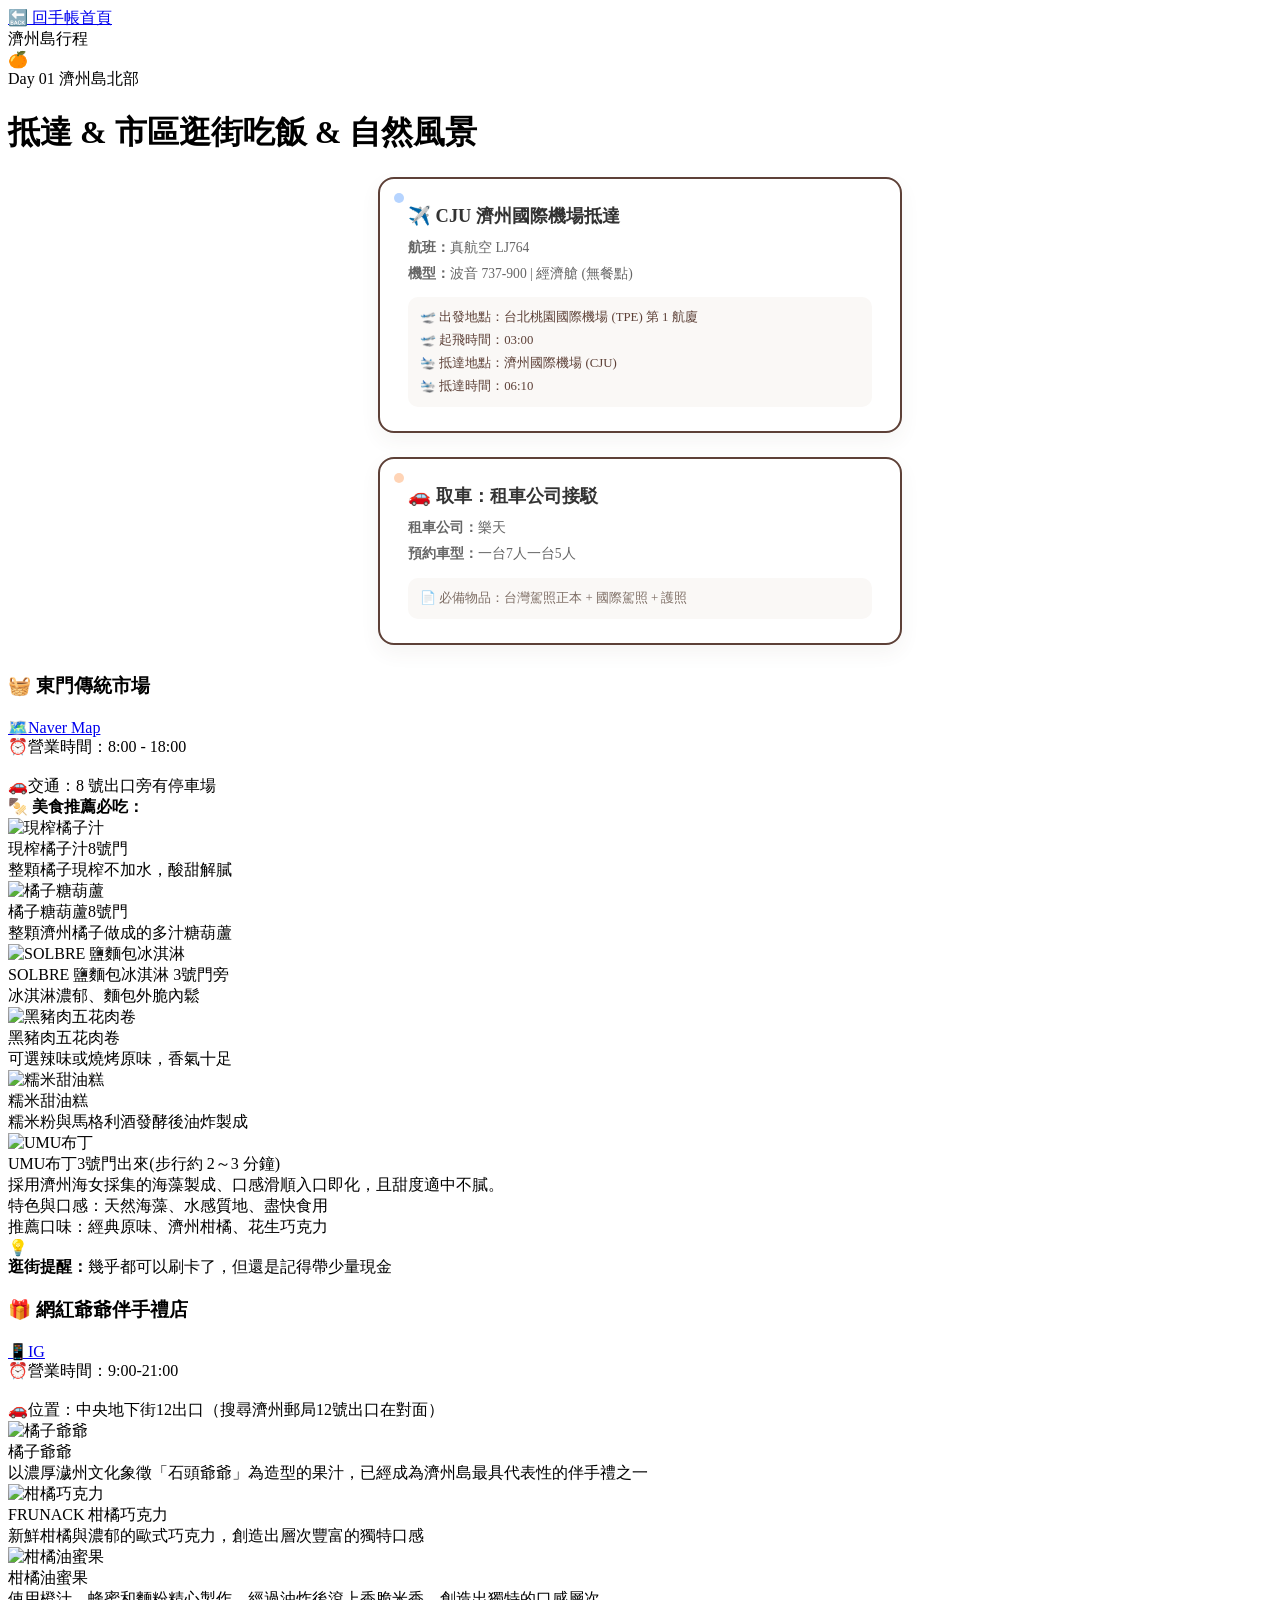
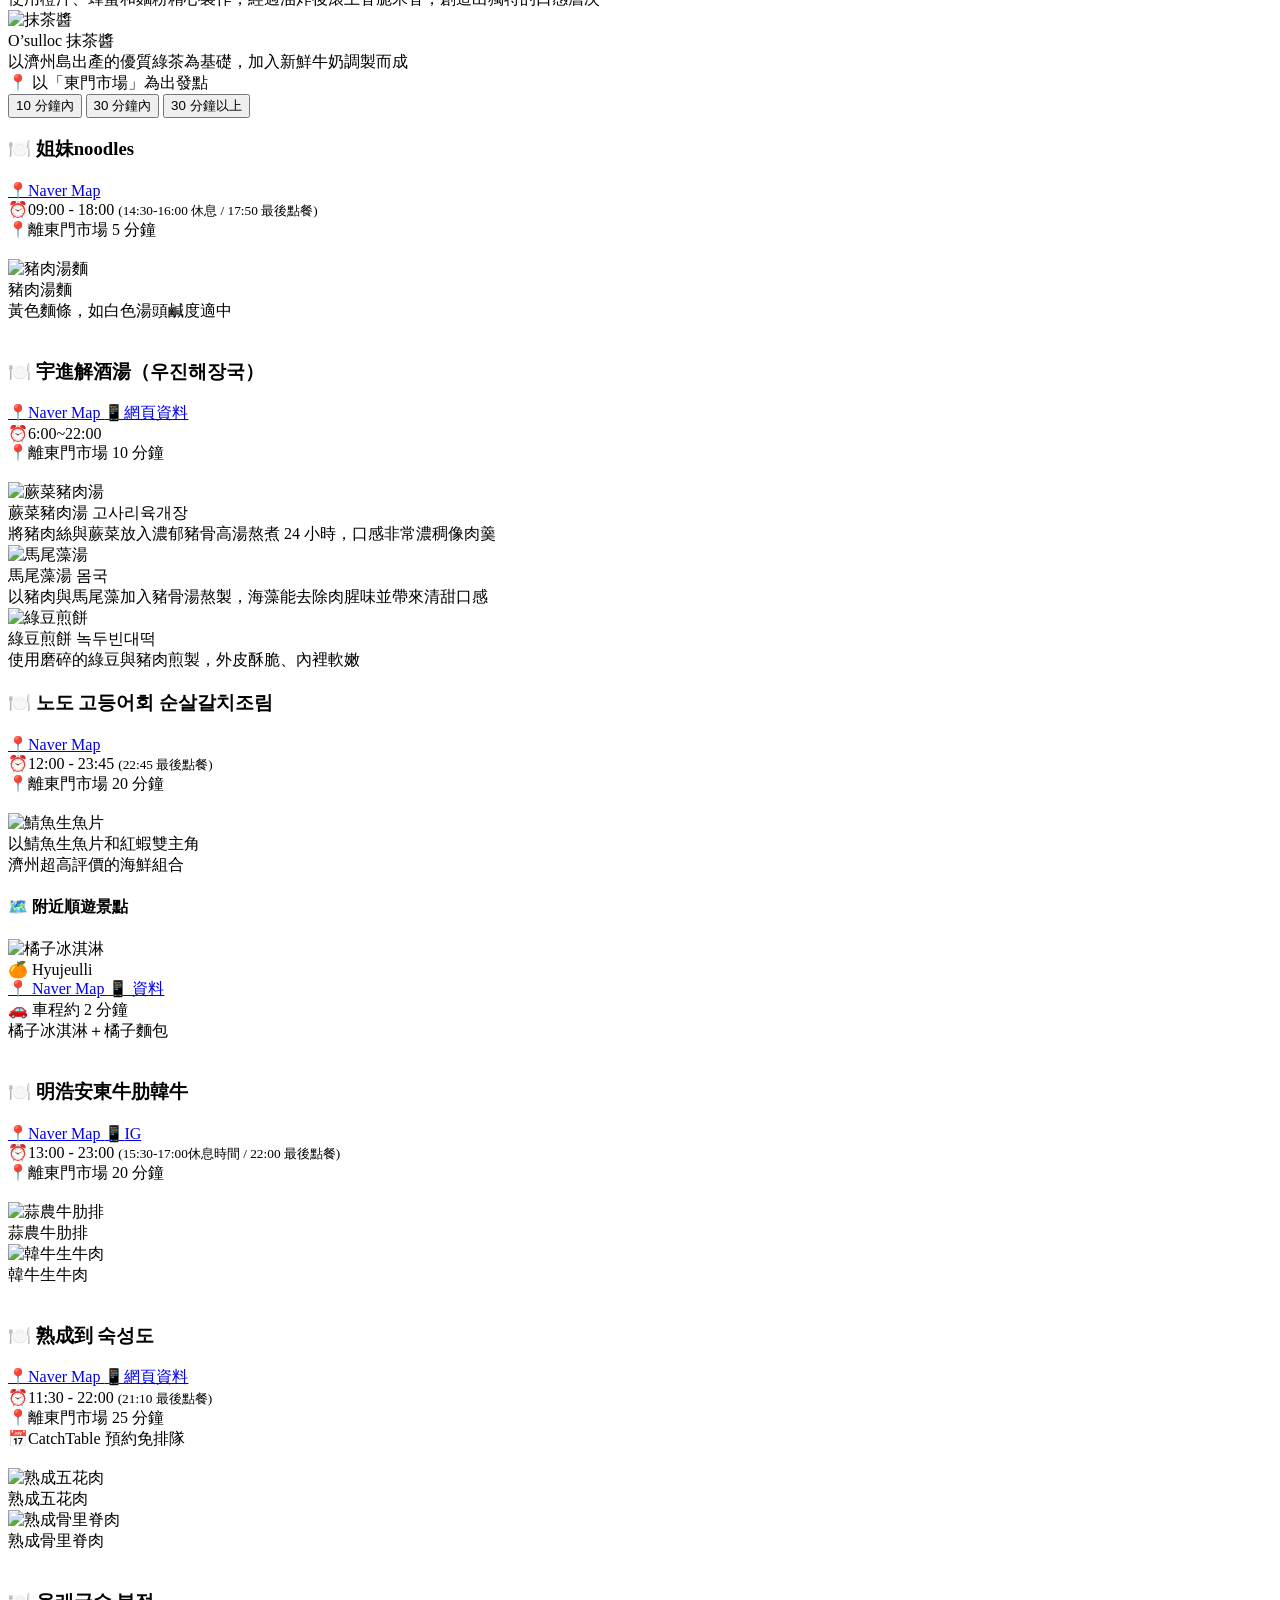
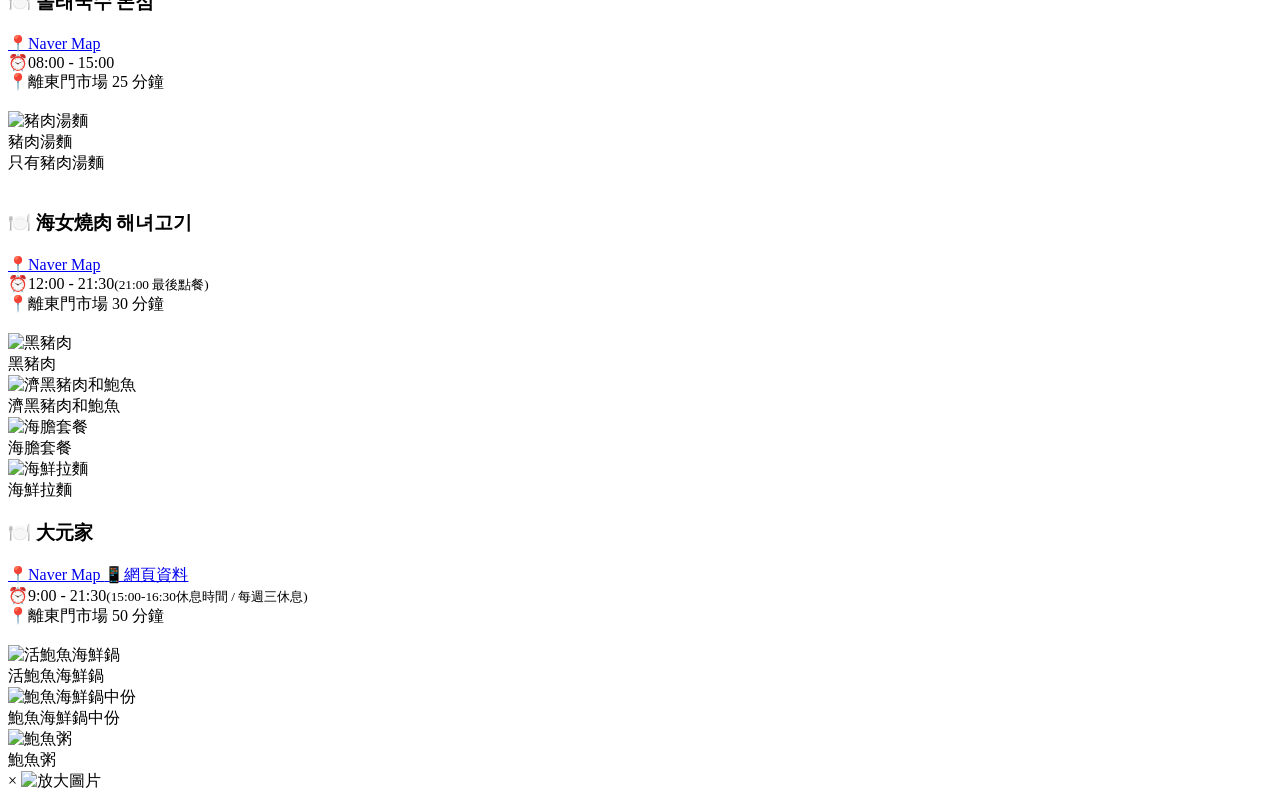
==== Day1.html @ 721bbe78 "Add files via upload" ====
<!DOCTYPE html>
<html lang="zh-TW">
<head>
    <meta charset="UTF-8">
    <meta name="viewport" content="width=device-width, initial-scale=1.0">
    <title>Jeju Day 1 - 抵達 & 漫遊濟州市</title>
    <link rel="stylesheet" href="CSS/Day.css">
    <link rel="stylesheet" href="CSS/index.css">
    <script src="JS/Day1.js" defer></script>
</head>
<body>

<div class="scrapbook-container detail-page">
    
    <a href="index.html" class="back-home-btn">🔙 回手帳首頁</a>

    <div class="trip-content active">
        <div class="washi-tape">濟州島行程</div>
        <div class="illustration deco-1">🍊</div>

        <div class="day-header">
            <span class="day-badge">Day 01 濟州島北部</span>
            <h1>抵達 & 市區逛街吃飯 & 自然風景</h1>
        </div>

       <!-- 航班資訊 -->
		<div class="timeline-block" style="margin-bottom: 24px;">
		    <div class="detail-card" style="padding: 24px 20px; background: #fff; border-radius: 16px; box-shadow: 0 8px 20px rgba(93,64,55,0.06); position: relative; border: 2.5px solid #5d4037; max-width: 480px; margin: 0 auto;">
		        <div class="sticker-dot" style="background: var(--accent-blue, #b6d4ff); width: 10px; height: 10px; border-radius: 50%; position: absolute; top: 14px; left: 14px;"></div>
		        
		        <div style="padding: 0 8px;">
		            <h3 class="item-title" style="margin: 0 0 10px 0; font-size: 1.15rem; font-weight: bold; color: #333; display: flex; align-items: center; gap: 6px;">✈️ CJU 濟州國際機場抵達</h3>
		            
		            <p class="item-desc" style="font-size: 0.85rem; color: #666; margin: 6px 0; line-height: 1.5;">
		                <strong>航班：</strong>真航空 LJ764
		            </p>
		            <p class="item-desc" style="font-size: 0.85rem; color: #666; margin: 6px 0; line-height: 1.5;">
		                <strong>機型：</strong>波音 737-900 | 經濟艙 (無餐點)
		            </p>
		            
		            <div class="flight-details" style="margin-top: 12px; font-size: 0.8rem; color: #5d4037; background: #faf8f6; padding: 12px; border-radius: 10px; display: flex; flex-direction: column; gap: 6px;">
		                <span>🛫 出發地點：台北桃園國際機場 (TPE) 第 1 航廈</span>
		                <span>🛫 起飛時間：03:00</span>
		                <span>🛬 抵達地點：濟州國際機場 (CJU)</span>
		                <span>🛬 抵達時間：06:10</span>
		            </div>
		        </div>
		    </div>
		</div>
		
		<!-- 租車領取與接駁資訊 -->
		<div class="timeline-block" style="margin-bottom: 28px;">
		    <div class="detail-card" style="padding: 24px 20px; background: #fff; border-radius: 16px; box-shadow: 0 8px 20px rgba(93,64,55,0.06); position: relative; border: 2.5px solid #5d4037; max-width: 480px; margin: 0 auto;">
		        <div class="sticker-dot" style="background: var(--accent-orange, #ffd4b6); width: 10px; height: 10px; border-radius: 50%; position: absolute; top: 14px; left: 14px;"></div>
		        
		        <div style="padding: 0 8px;">
		            <h3 class="item-title" style="margin: 0 0 10px 0; font-size: 1.15rem; font-weight: bold; color: #333; display: flex; align-items: center; gap: 6px;">🚗 取車：租車公司接駁</h3>
		            
		            <p class="item-desc" style="font-size: 0.85rem; color: #666; margin: 6px 0; line-height: 1.5;">
		                <strong>租車公司：</strong>樂天
		            </p>
		            <p class="item-desc" style="font-size: 0.85rem; color: #666; margin: 6px 0; line-height: 1.5;">
		                <strong>預約車型：</strong>一台7人一台5人
		            </p>
		            
		            <div class="transport-info" style="margin-top: 14px; font-size: 0.8rem; color: #7e6e65; background: #faf8f6; padding: 12px; border-radius: 10px; display: flex; flex-direction: column; gap: 6px;">
		                <span>📄 必備物品：台灣駕照正本 + 國際駕照 + 護照 </span>
		            </div>
		        </div>
		    </div>
		</div>
        
        
		<!-- 東門市場 -->
		<div class="timeline-block">
		    <div class="detail-card">
		        <div class="sticker-dot"></div>
		        
		        <div class="card-header">
		            <h3 class="item-title">🧺 東門傳統市場</h3>
		            <a href="https://naver.me/Gald0M2Q target="_blank" class="map-btn">
		                <span class="icon">🗺️</span>Naver Map
		            </a>
		        </div>
		
		        <div class="tags-wrapper">
		            <div class="spot-tag highlight">
				        <span>⏰</span><span>營業時間：8:00 - 18:00</span>
				    </div>
				    <br>
				    <div class="spot-tag highlight">
				        <span>🚗</span><span>交通：8 號出口旁有停車場</span>
				    </div>
		        </div>
		        <!-- 美食推薦區塊 -->
				<div class="food-section">
				    <div class="food-title">
				        <span class="icon">🍢</span>
				        <strong>美食推薦必吃：</strong>
				    </div>
				
				    <!-- 美食卡片列表 -->
				    <div class="food-grid">
				        <!-- 項目 1 -->
				        <div class="food-item">
				            <img src="img/東門市場/橘子汁.jfif" alt="現榨橘子汁" class="food-img" />
				            <div class="food-text">
				                <div class="food-name">現榨橘子汁<span class="tag-location">8號門</span></div>
				                <div class="food-desc">整顆橘子現榨不加水，酸甜解膩</div>
				            </div>
				        </div>
				
				        <!-- 項目 2 -->
				        <div class="food-item">
				            <img src="img/東門市場/橘子糖葫蘆.jfif" alt="橘子糖葫蘆" class="food-img" />
				            <div class="food-text">
				                <div class="food-name">橘子糖葫蘆<span class="tag-location">8號門</span></div>
				                <div class="food-desc">整顆濟州橘子做成的多汁糖葫蘆</div>
				            </div>
				        </div>
				
				        <!-- 項目 3 -->
				        <div class="food-item">
				            <img src="img/東門市場/鹽麵包冰淇淋.jpg" alt="SOLBRE 鹽麵包冰淇淋" class="food-img" />
				            <div class="food-text">
				                <div class="food-name">SOLBRE 鹽麵包冰淇淋 <span class="tag-location">3號門旁</span></div>
				                <div class="food-desc">冰淇淋濃郁、麵包外脆內鬆</div>
				            </div>
				        </div>
				
				        <!-- 項目 4 -->
				        <div class="food-item">
				            <img src="img/東門市場/黑豬肉五花肉卷.jpg" alt="黑豬肉五花肉卷" class="food-img" />
				            <div class="food-text">
				                <div class="food-name">黑豬肉五花肉卷</div>
				                <div class="food-desc">可選辣味或燒烤原味，香氣十足</div>
				            </div>
				        </div>
				
				        <!-- 項目 5 -->
				        <div class="food-item">
				            <img src="img/東門市場/糯米甜油糕.jpg" alt="糯米甜油糕" class="food-img" />
				            <div class="food-text">
				                <div class="food-name">糯米甜油糕</div>
				                <div class="food-desc">糯米粉與馬格利酒發酵後油炸製成</div>
				            </div>
				        </div>
						
						<!-- 項目 6 -->
				        <div class="food-item">
				            <img src="img/東門市場/布丁.jpg" alt="UMU布丁" class="food-img" />
				            <div class="food-text">
				                <div class="food-name">UMU布丁<span class="tag-location">3號門出來(步行約 2～3 分鐘)</span></div>
				                <div class="food-desc">採用濟州海女採集的海藻製成、口感滑順入口即化，且甜度適中不膩。</div>
				                <div class="food-desc">特色與口感：天然海藻、水感質地、盡快食用</div>
				                <div class="food-desc">推薦口味：經典原味、濟州柑橘、花生巧克力</div>
				            </div>
						</div>
					</div>
						
				</div>
				
				<!-- 逛街提醒 -->
				<div class="tips-section">
				    <div class="spot-tips">
				        <span class="icon">💡</span>
				        <div><strong>逛街提醒：</strong>幾乎都可以刷卡了，但還是記得帶少量現金</div>
				    </div>
				</div>
		    </div>
		</div>
		
		<!-- 網紅爺爺伴手禮店 -->
		<div class="timeline-block">
			<div class="detail-card">
				<div class="card-header">
					<h3 class="item-title">🎁 網紅爺爺伴手禮店</h3>
					<a href="https://www.instagram.com/reels/DZ6nMVdPsdW/" target="_blank" class="map-btn">
						<span class="icon">📱</span>IG
					</a>
				</div>

				<div class="tags-wrapper">
					<div class="spot-tag highlight">
						<span>⏰</span><span>營業時間：9:00-21:00</span>
					</div>
					<br>
					<div class="spot-tag highlight">
						<span>🚗</span><span>位置：中央地下街12出口（搜尋濟州郵局12號出口在對面）</span>
					</div>
				</div>
				
				<!-- 美食卡片列表 -->
		    <div class="food-grid">
		        
		        <div class="food-item">
		            <img src="img/伴手禮/橘子爺爺.webp" alt="橘子爺爺" class="food-img" />
		            <div class="food-text">
		                <div class="food-name">橘子爺爺</div>
		                <div class="food-desc">以濃厚濊州文化象徵「石頭爺爺」為造型的果汁，已經成為濟州島最具代表性的伴手禮之一</div>
		            </div>
		        </div>
		        
		        <div class="food-item">
		            <img src="img/伴手禮/FRUNACK 柑橘巧克力.webp" alt="柑橘巧克力" class="food-img" />
		            <div class="food-text">
		                <div class="food-name">FRUNACK 柑橘巧克力</div>
		                <div class="food-desc">新鮮柑橘與濃郁的歐式巧克力，創造出層次豐富的獨特口感</div>
		            </div>
		        </div>
		        
		        <div class="food-item">
		            <img src="img/伴手禮/柑橘油蜜果.webp" alt="柑橘油蜜果" class="food-img" />
		            <div class="food-text">
		                <div class="food-name">柑橘油蜜果</div>
		                <div class="food-desc">使用橙汁、蜂蜜和麵粉精心製作，經過油炸後滾上香脆米香，創造出獨特的口感層次</div>
		            </div>
		        </div>
		        
		        <div class="food-item">
		            <img src="img/伴手禮/O’sulloc 抹茶醬.webp" alt="抹茶醬" class="food-img" />
		            <div class="food-text">
		                <div class="food-name">O’sulloc 抹茶醬</div>
		                <div class="food-desc">以濟州島出產的優質綠茶為基礎，加入新鮮牛奶調製而成</div>
		            </div>
		        </div>
	        </div>
			</div>
			
			
		</div>

		<!-- 午餐備選餐廳區塊 -->
		<div class="timeline-block">
    <div class="detail-card">
    
    	<div class="location-badge">
	        <span>📍 以「東門市場」為出發點</span>
	    </div>
	
	    <!-- 2. 頁簽按鈕選單 -->
	    <div class="restaurant-tabs">
	        <button class="tab-btn active" onclick="switchTab(event, 'time-10m')">10 分鐘內</button>
	        <button class="tab-btn" onclick="switchTab(event, 'time-30m')">30 分鐘內</button>
	        <button class="tab-btn" onclick="switchTab(event, 'time-over30m')">30 分鐘以上</button>
	    </div>

        <!-- 10 分鐘內 內容（預設顯示 active） -->
        <div id="time-10m" class="tab-content active">
            <div class="card-header">
                <h3 class="item-title">🍽️ 姐妹noodles</h3>
                <a href="https://naver.me/551gWw47" target="_blank" class="map-btn">
                    <span class="icon">📍</span>Naver Map
                </a>
            </div>

            <div class="spot-info-group">
            
				<div class="info-item">
				  	<div class="spot-tag highlight">
						<span>⏰</span><span class="info-text">09:00 - 18:00 <small>(14:30-16:00 休息 / 17:50 最後點餐)</small></span>
					</div>
				 	<div class="spot-tag highlight">
						<span>📍</span><span class="info-text">離東門市場 5 分鐘 </span>
					</div>
				</div>
				<br>
	            <div class="food-grid">
	                <div class="food-item">
	                    <img src="img/北區餐廳/姊妹麵條/01.jpg" alt="豬肉湯麵" class="food-img" />
	                    <div class="food-text">
	                        <div class="food-name">豬肉湯麵</div>
	                        <div class="food-desc">黃色麵條，如白色湯頭鹹度適中</div>
	                    </div>
	                </div>
	            </div>
        	</div>
        	<br>
        	<div class="card-header">
                <h3 class="item-title">🍽️ 宇進解酒湯（우진해장국）</h3>
                <a href="https://naver.me/IGJy31p2" target="_blank" class="map-btn">
                    <span class="icon">📍</span>Naver Map
                </a>
                <a href="https://zealove.pixnet.net/blog/posts/5070956070" target="_blank" class="map-btn">
                    <span class="icon">📱</span>網頁資料
                </a>
            </div>

            <div class="info-item">
			  	<div class="spot-tag highlight">
					<span>⏰</span><span class="info-text">6:00~22:00</span>
				</div>
			 	<div class="spot-tag highlight">
					<span>📍</span><span class="info-text">離東門市場 10 分鐘 </span>
				</div>
			</div>
           	<br>
            <div class="food-grid">
                <div class="food-item">
                    <img src="img/北區餐廳/宇進解酒湯/蕨菜豬肉湯.webp" alt="蕨菜豬肉湯" class="food-img" />
                    <div class="food-text">
                        <div class="food-name">蕨菜豬肉湯 고사리육개장</div>
                        <div class="food-desc">將豬肉絲與蕨菜放入濃郁豬骨高湯熬煮 24 小時，口感非常濃稠像肉羹</div>
                    </div>
                </div>
                <div class="food-item">
                    <img src="img/北區餐廳/宇進解酒湯/馬尾藻湯.webp" alt="馬尾藻湯" class="food-img" />
                    <div class="food-text">
                        <div class="food-name">馬尾藻湯 몸국</div>
                        <div class="food-desc">以豬肉與馬尾藻加入豬骨湯熬製，海藻能去除肉腥味並帶來清甜口感</div>
                    </div>
                </div>
                <div class="food-item">
                    <img src="img/北區餐廳/宇進解酒湯/綠豆煎餅.webp" alt="綠豆煎餅" class="food-img" />
                    <div class="food-text">
                        <div class="food-name">綠豆煎餅 녹두빈대떡</div>
                        <div class="food-desc">使用磨碎的綠豆與豬肉煎製，外皮酥脆、內裡軟嫩</div>
                    </div>
                </div>
            </div>
		</div>
		
        <!-- 30 分鐘內 內容（預設隱藏） -->
        <div id="time-30m" class="tab-content">
            <div class="card-header">
                <h3 class="item-title">🍽️ 노도 고등어회 순살갈치조림</h3>
                <a href="https://naver.me/xbA5bS6I" target="_blank" class="map-btn">
                    <span class="icon">📍</span>Naver Map
                </a>
            </div>

            <div class="spot-info-group">
            
				<div class="info-item">
				  	<div class="spot-tag highlight">
						<span>⏰</span><span class="info-text">12:00 - 23:45 <small>(22:45 最後點餐)</small></span>
					</div>
				 	<div class="spot-tag highlight">
						<span>📍</span><span class="info-text">離東門市場 20 分鐘 </span>
					</div>
				</div>
				<br>
	            <div class="food-grid">
	                <div class="food-item">
	                    <img src="img/北區餐廳/鯖魚生魚片.jpg" alt="鯖魚生魚片" class="food-img" />
	                    <div class="food-text">
	                        <div class="food-name">以鯖魚生魚片和紅蝦雙主角</div>
	                        <div class="food-desc">濟州超高評價的海鮮組合</div>
	                    </div>
	                </div>
	            </div>
        	</div>
        	<div class="nearby-spots-group">
			    <h4 class="nearby-title">
			        <span>🗺️</span> 附近順遊景點
			    </h4>
			    <div class="nearby-grid">
			        
			        <!-- 單一景點卡片 -->
			        <div class="nearby-item">
			            <!-- 1. 最左側：單純放圖片 -->
			            <img src="img/北區餐廳/Hyujeulli/橘子冰淇淋.png" alt="橘子冰淇淋" class="nearby-img" />
			
			            <!-- 2. 右側區域：包含上方（標題+按鈕）與下方資訊 -->
			            <div class="nearby-content">
			                <!-- 上方列：標題在左、按鈕靠最右 -->
			                <div class="nearby-header">
			                    <div class="nearby-name">🍊 Hyujeulli</div>
			                    <div class="nearby-btn-group">
			                        <a href="https://naver.me/GctrIpZ3" target="_blank" class="nearby-btn btn-map">
			                            📍 Naver Map
			                        </a>
			                        <a href="https://www.popdaily.com.tw/food/1427821" target="_blank" class="nearby-btn btn-info">
			                            📱 資料
			                        </a>
			                    </div>
			                </div>
			
			                <!-- 下方列：車程與描述 -->
			                <div class="nearby-time">🚗 車程約 2 分鐘</div>
			                <div class="nearby-desc">橘子冰淇淋＋橘子麵包</div>
			            </div>
			        </div>
			
			    </div>
			</div>
        	<br>
        	<div class="card-header">
			    <h3 class="item-title">🍽️ 明浩安東牛肋韓牛</h3>
			    <div class="btn-group">
			        <a href="https://naver.me/Fmf6KOPQ" target="_blank" class="map-btn">
			            <span class="icon">📍</span>Naver Map
			        </a>
			        <a href="https://www.instagram.com/p/DZZ86flmW_w/?img_index=9" target="_blank" class="map-btn">
			            <span class="icon">📱</span>IG
			        </a>
			    </div>
			</div>

            <div class="spot-info-group">
            
				<div class="info-item">
				  	<div class="spot-tag highlight">
						<span>⏰</span><span class="info-text">13:00 - 23:00 <small>(15:30-17:00休息時間 / 22:00 最後點餐)</small></span>
					</div>
				 	<div class="spot-tag highlight">
						<span>📍</span><span class="info-text">離東門市場 20 分鐘 </span>
					</div>
				</div>
				<br>
	            <div class="food-grid">
	                <div class="food-item">
	                    <img src="img/北區餐廳/明浩安東牛肋韓牛/蒜農牛肋排.jfif" alt="蒜農牛肋排" class="food-img" />
	                    <div class="food-text">
	                        <div class="food-name">蒜農牛肋排</div>
	                    </div>
	                </div>
	                <div class="food-item">
	                    <img src="img/北區餐廳/明浩安東牛肋韓牛/韓牛生牛肉.jfif" alt="韓牛生牛肉" class="food-img" />
	                    <div class="food-text">
	                        <div class="food-name">韓牛生牛肉</div>
	                    </div>
	                </div>
	            </div>
        	</div>
        	<br>
        	<div class="card-header">
			    <h3 class="item-title">🍽️ 熟成到 숙성도</h3>
			    <div class="btn-group">
			        <a href="https://naver.me/53lKwzKI" target="_blank" class="map-btn">
			            <span class="icon">📍</span>Naver Map
			        </a>
			        <a href="https://mamahuhu.blog/overseas/sukseongdo-jeju/" target="_blank" class="map-btn">
			            <span class="icon">📱</span>網頁資料
			        </a>
			    </div>
			</div>

            <div class="spot-info-group">
            
				<div class="info-item">
				  	<div class="spot-tag highlight">
						<span>⏰</span><span class="info-text">11:30 - 22:00 <small>(21:10 最後點餐)</small></span>
					</div>
				 	<div class="spot-tag highlight">
						<span>📍</span><span class="info-text">離東門市場 25 分鐘 </span>
					</div>
					<div class="spot-tag highlight">
						<span>📅</span><span class="info-text">CatchTable 預約免排隊</span>
					</div>
				</div>
				<br>
	            <div class="food-grid">
	                <div class="food-item">
	                    <img src="img/北區餐廳/熟成到/熟成五花肉.webp" alt="熟成五花肉" class="food-img" />
	                    <div class="food-text">
	                        <div class="food-name">熟成五花肉</div>
	                    </div>
	                </div>
	                <div class="food-item">
	                    <img src="img/北區餐廳/熟成到/熟成骨里脊肉.webp" alt="熟成骨里脊肉" class="food-img" />
	                    <div class="food-text">
	                        <div class="food-name">熟成骨里脊肉</div>
	                    </div>
	                </div>
	            </div>
        	</div>
        	<br>
        	<div class="card-header">
			    <h3 class="item-title">🍽️ 올래국수 본점</h3>
			    <div class="btn-group">
			        <a href="https://naver.me/GipBTR7Y" target="_blank" class="map-btn">
			            <span class="icon">📍</span>Naver Map
			        </a>
			    </div>
			</div>

            <div class="spot-info-group">
            
				<div class="info-item">
				  	<div class="spot-tag highlight">
						<span>⏰</span><span class="info-text">08:00 - 15:00</span>
					</div>
				 	<div class="spot-tag highlight">
						<span>📍</span><span class="info-text">離東門市場 25 分鐘 </span>
					</div>
				</div>
				<br>
	            <div class="food-grid">
	                <div class="food-item">
	                    <img src="img/北區餐廳/豬肉湯麵_偶來湯麵.png" alt="豬肉湯麵" class="food-img" />
	                    <div class="food-text">
	                        <div class="food-name">豬肉湯麵</div>
	                        <div class="food-desc">只有豬肉湯麵</div>
	                    </div>
	                </div>
	            </div>
        	</div>
        	<br>
        	<div class="card-header">
			    <h3 class="item-title">🍽️ 海女燒肉 해녀고기</h3>
			    <div class="btn-group">
			        <a href="https://naver.me/GwpMkUlU" target="_blank" class="map-btn">
			            <span class="icon">📍</span>Naver Map
			        </a>
			    </div>
			</div>

            <div class="spot-info-group">
            
				<div class="info-item">
				  	<div class="spot-tag highlight">
						<span>⏰</span><span class="info-text">12:00 - 21:30<small>(21:00 最後點餐)</small></span>
					</div>
				 	<div class="spot-tag highlight">
						<span>📍</span><span class="info-text">離東門市場 30 分鐘 </span>
					</div>
				</div>
				<br>
	            <div class="food-grid">
	                <div class="food-item">
	                    <img src="img/北區餐廳/海女燒肉/黑豬肉.jfif" alt="黑豬肉" class="food-img" />
	                    <div class="food-text">
	                        <div class="food-name">黑豬肉</div>
	                    </div>
	                </div>
	                <div class="food-item">
	                    <img src="img/北區餐廳/海女燒肉/濟黑豬肉和鮑魚.jfif" alt="濟黑豬肉和鮑魚" class="food-img" />
	                    <div class="food-text">
	                        <div class="food-name">濟黑豬肉和鮑魚</div>
	                    </div>
	                </div>
	                <div class="food-item">
	                    <img src="img/北區餐廳/海女燒肉/海膽套餐.jfif" alt="海膽套餐" class="food-img" />
	                    <div class="food-text">
	                        <div class="food-name">海膽套餐</div>
	                    </div>
	                </div>
	                <div class="food-item">
	                    <img src="img/北區餐廳/海女燒肉/海鮮拉麵.jfif" alt="海鮮拉麵" class="food-img" />
	                    <div class="food-text">
	                        <div class="food-name">海鮮拉麵</div>
	                    </div>
	                </div>
	            </div>
        	</div>
        </div>

        <!-- 30 分鐘以上 內容（預設隱藏） -->
        <div id="time-over30m" class="tab-content">
            <div class="card-header">
			    <h3 class="item-title">🍽️ 大元家</h3>
			    <div class="btn-group">
			        <a href="https://naver.me/FDcVnJo7" target="_blank" class="map-btn">
			            <span class="icon">📍</span>Naver Map
			        </a>
			        <a href="https://rowing2005.pixnet.net/blog/posts/9577483836" target="_blank" class="map-btn">
			            <span class="icon">📱</span>網頁資料
			        </a>
			    </div>
			</div>

            <div class="spot-info-group">
            
				<div class="info-item">
				  	<div class="spot-tag highlight">
						<span>⏰</span><span class="info-text">9:00 - 21:30<small>(15:00-16:30休息時間 / 每週三休息)</small></span>
					</div>
				 	<div class="spot-tag highlight">
						<span>📍</span><span class="info-text">離東門市場 50 分鐘 </span>
					</div>
				</div>
				<br>
	            <div class="food-grid">
	                <div class="food-item">
	                    <img src="img/北區餐廳/大元家/活鮑魚海鮮鍋.png" alt="活鮑魚海鮮鍋" class="food-img" />
	                    <div class="food-text">
	                        <div class="food-name">活鮑魚海鮮鍋</div>
	                    </div>
	                </div>
	                <div class="food-item">
	                    <img src="img/北區餐廳/大元家/鮑魚海鮮鍋中份.webp" alt="鮑魚海鮮鍋中份" class="food-img" />
	                    <div class="food-text">
	                        <div class="food-name">鮑魚海鮮鍋中份</div>
	                    </div>
	                </div>
	                <div class="food-item">
	                    <img src="img/北區餐廳/大元家/鮑魚粥.png" alt="鮑魚粥" class="food-img" />
	                    <div class="food-text">
	                        <div class="food-name">鮑魚粥</div>
	                    </div>
	                </div>
	            </div>
        	</div>
        </div>

    </div>
</div>
		
	</div>
</div>
<!-- 圖片放大燈箱 Modal 結構 -->
<div id="imageModal" class="image-modal">
    <span class="modal-close">&times;</span>
    <img class="modal-content" id="modalImg" alt="放大圖片">
    <div id="modalCaption" class="modal-caption"></div>
</div>
</body>
</html>
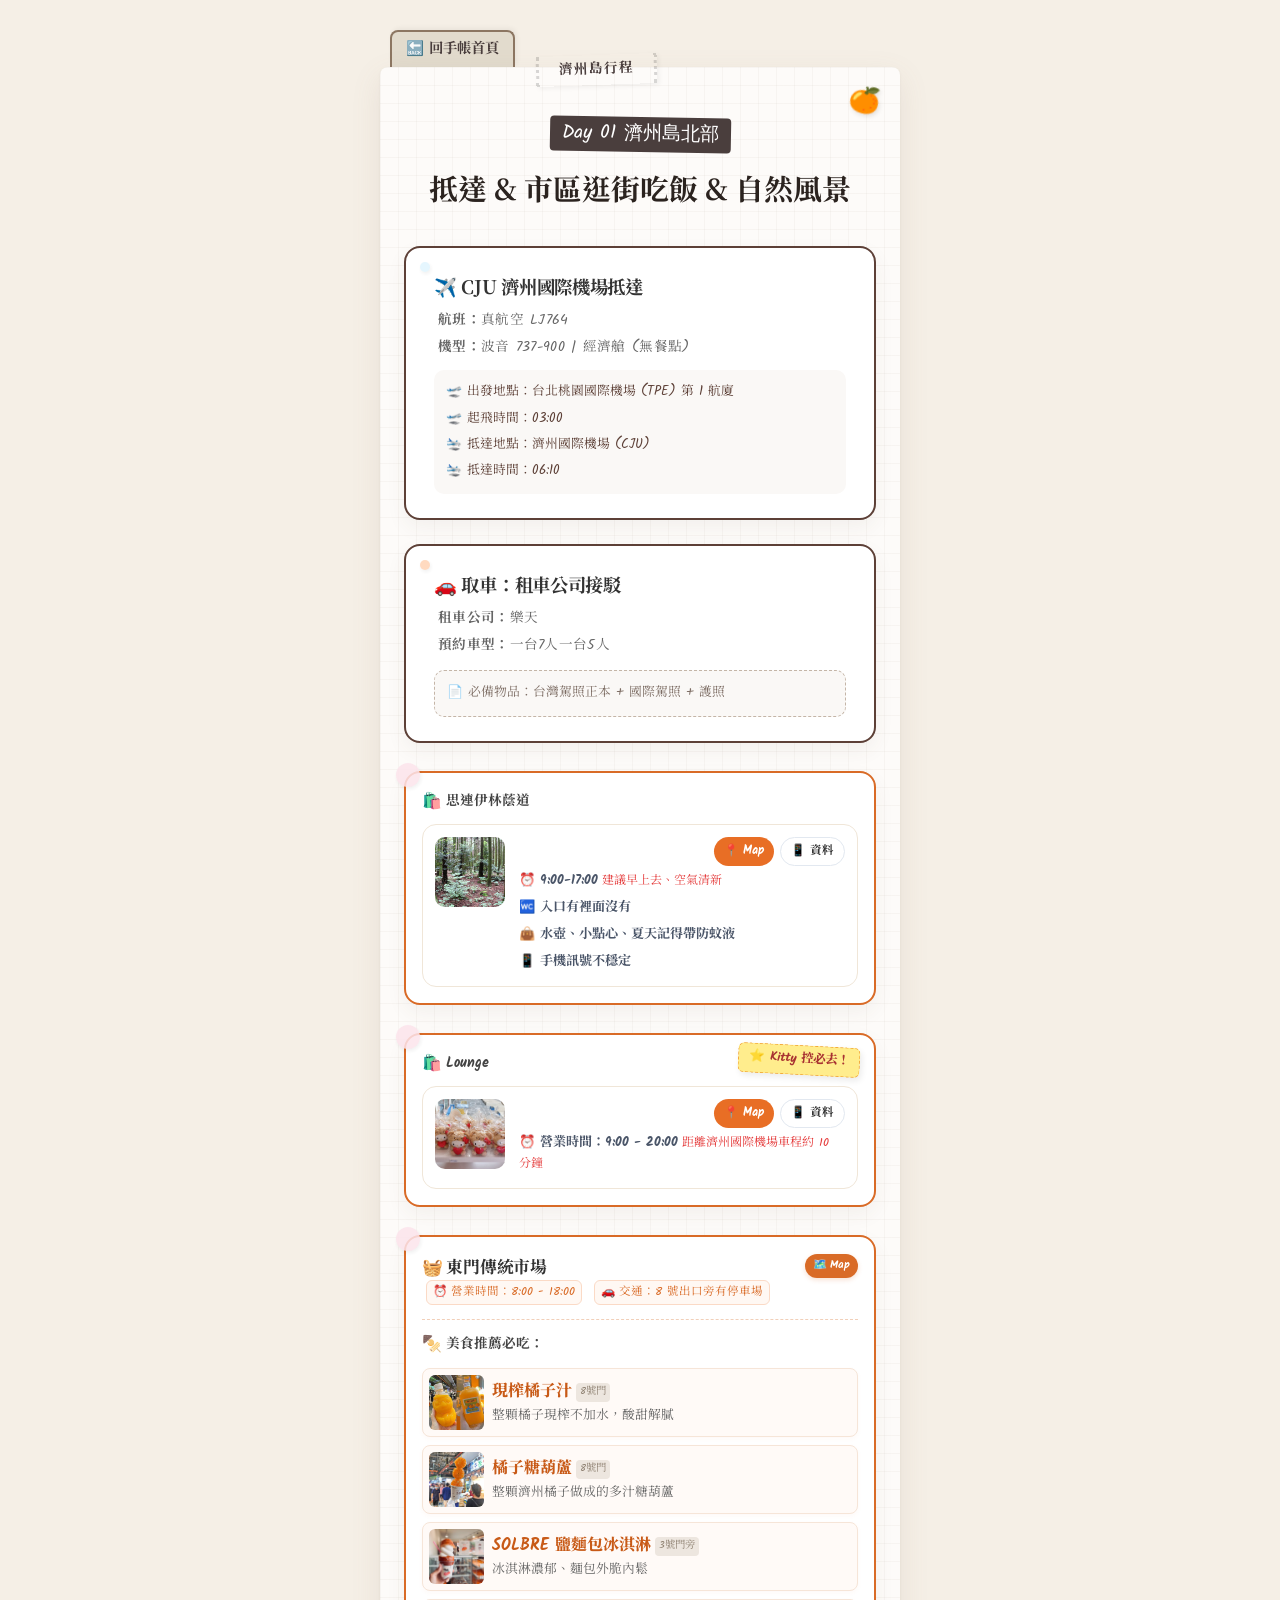
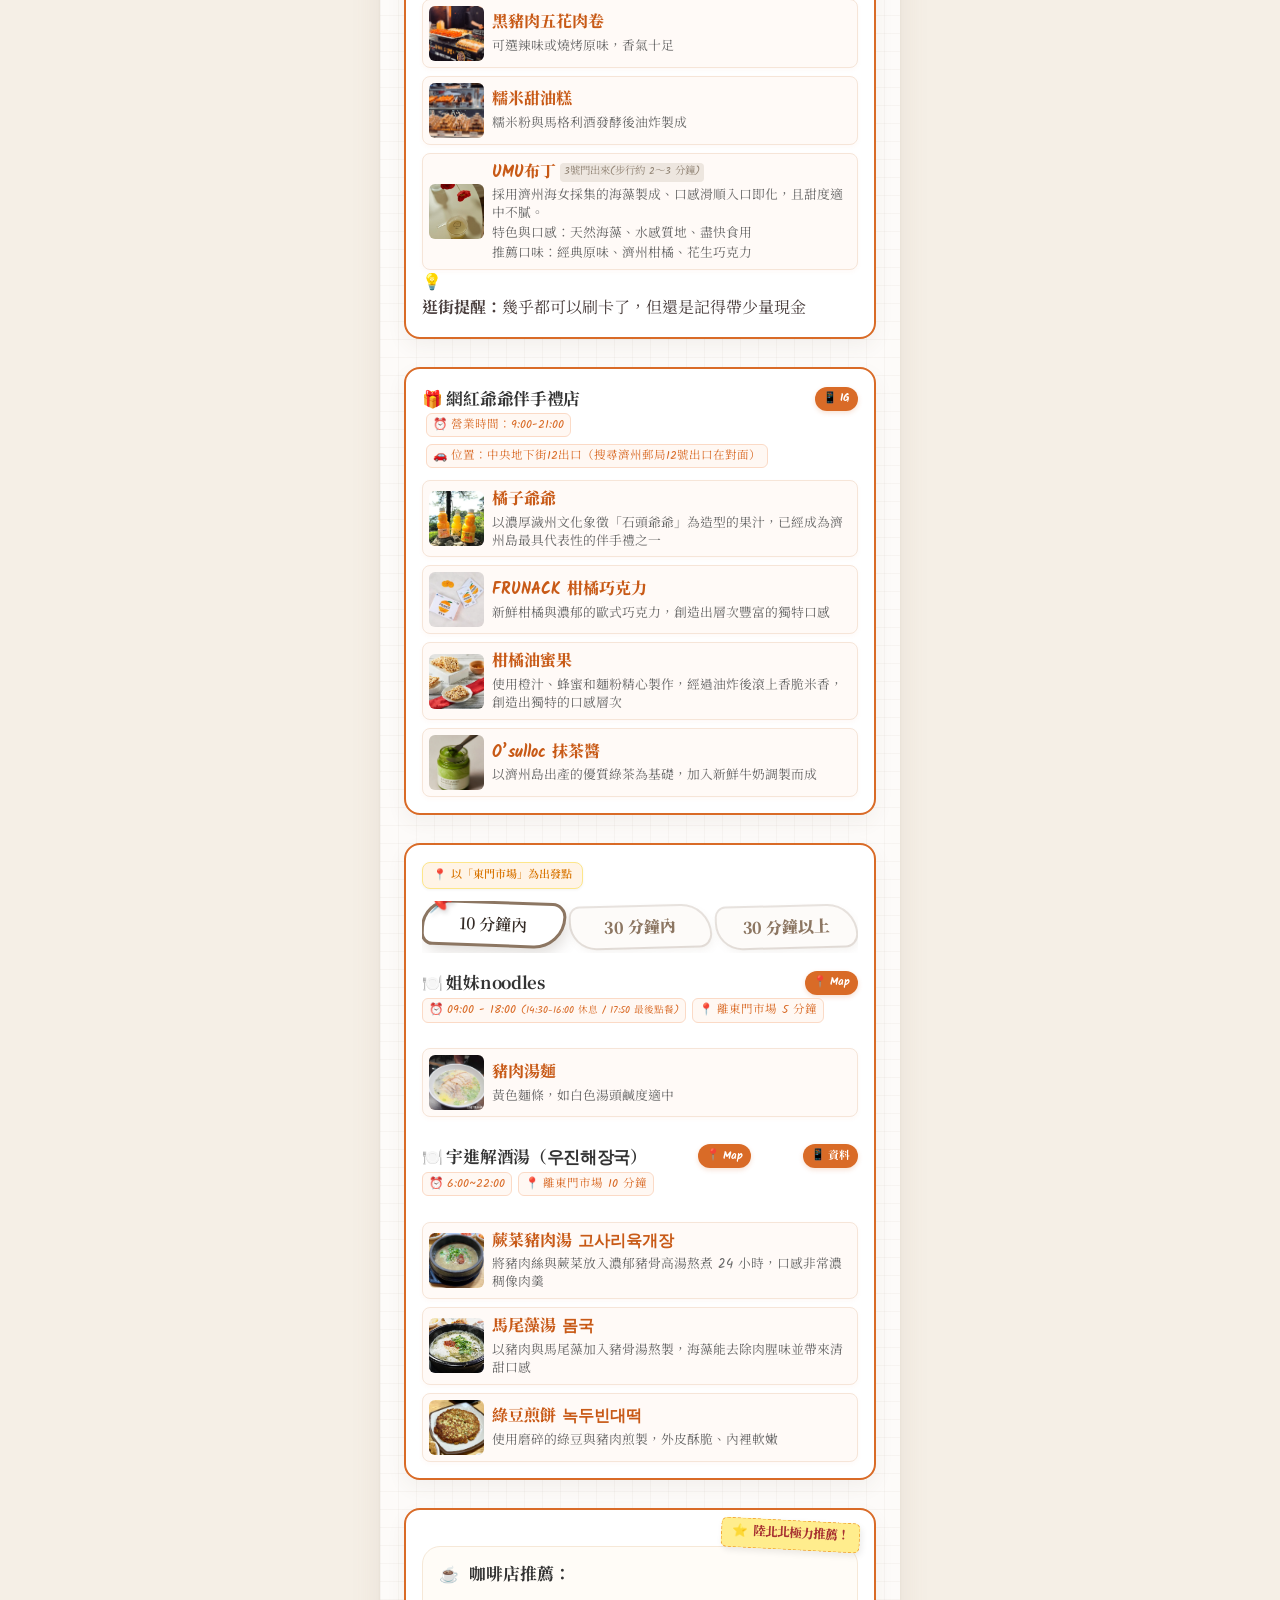
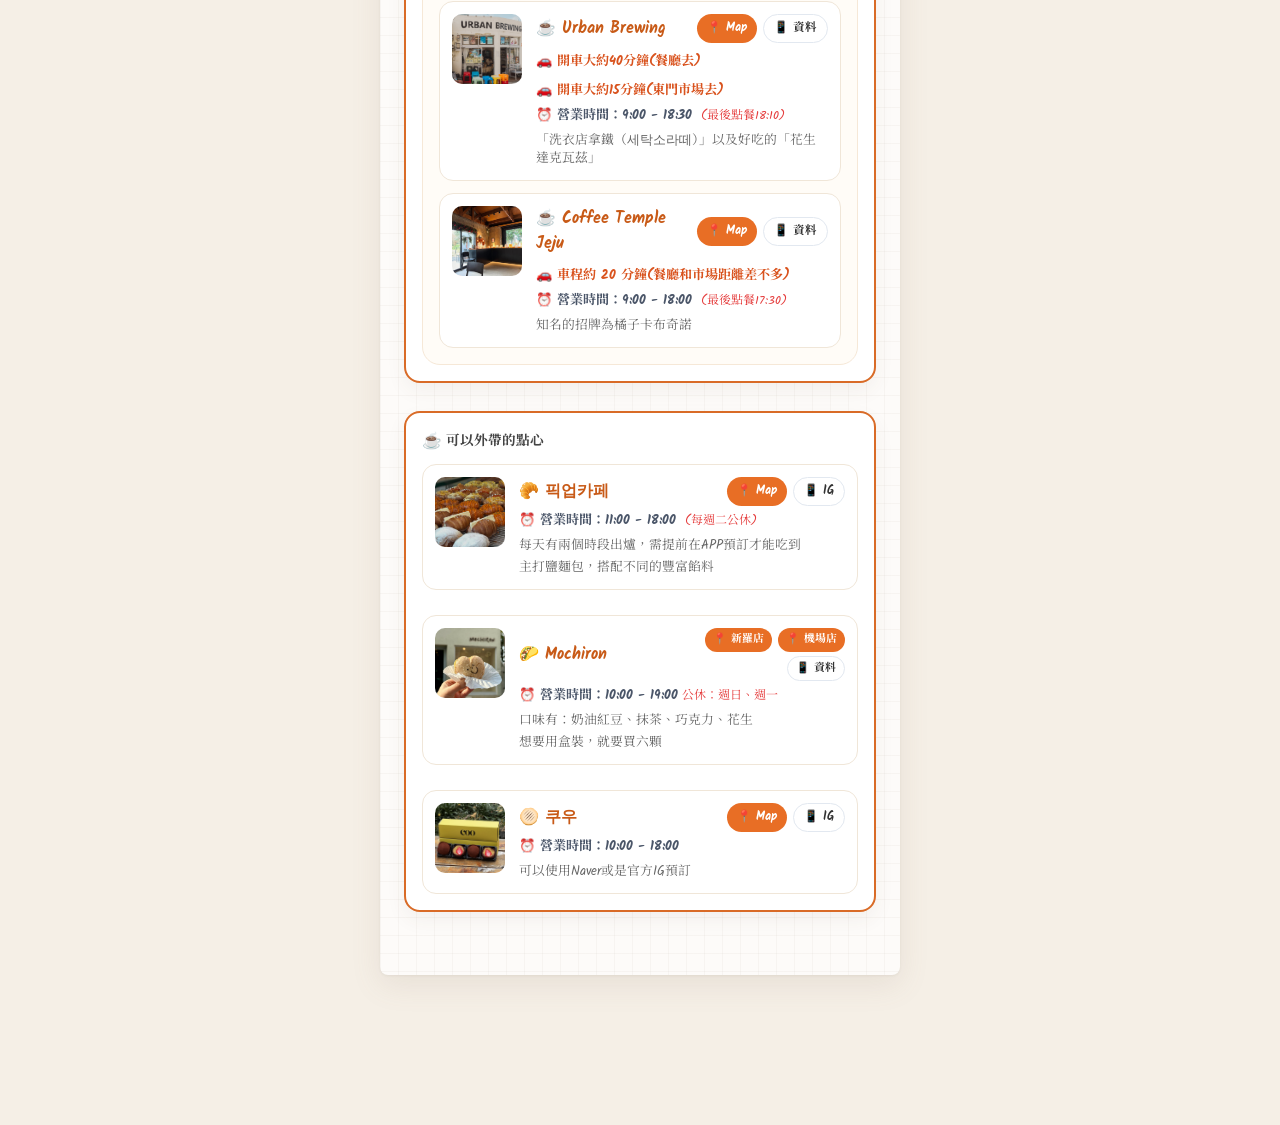
==== commit c96ab20c: "修改Day1" ====
--- a/Day1.html
+++ b/Day1.html
@@ -69,7 +69,76 @@
 		        </div>
 		    </div>
 		</div>
+		<!-- 思連伊林蔭道 -->
+        <div class="timeline-block">
+		    <div class="detail-card">
+		    	<div class="sticker-dot"></div>
+			    <div class="food-title">
+			        <span class="icon">🛍️</span>
+			        <strong>思連伊林蔭道</strong>
+			    </div>
+			
+			    <div class="nearby-grid">
+			        <div class="nearby-item relative-card">
+			
+			            <img src="img/北區/思連伊林蔭道.jpg" alt="思連伊林蔭道" class="nearby-img" />
+			            
+			            <div class="nearby-content">
+			                <div class="nearby-header">
+			                    <div class="nearby-btn-group">
+			                        <a href="https://naver.me/53lKPuY7" target="_blank" class="nearby-btn btn-map">
+			                            📍 Map
+			                        </a>
+			                        <a href="https://playturn.tw/saryeoni-forest-path/" target="_blank" class="nearby-btn btn-info">
+			                            📱 資料
+			                        </a>
+			                    </div>
+			                </div>
+			                <div class="nearby-hours">⏰ 9:00-17:00<small>建議早上去、空氣清新</small></div>
+			                <div class="nearby-hours">🚾 入口有裡面沒有</div>
+			                <div class="nearby-hours">👜 水壺、小點心、夏天記得帶防蚊液</div>
+			                <div class="nearby-hours">📱 手機訊號不穩定</div>
+			            </div>
+			        </div>
+				</div>
+			</div>
+		</div>
         
+        <!-- 🛍️ Kitty -->
+		<div class="timeline-block">
+		    <div class="detail-card">
+			    <!-- 📌 右上角極力推薦貼紙 -->
+			    <div class="sticker-tag">
+			        ⭐ Kitty 控必去！
+			    </div>
+			
+			    <div class="food-title">
+			        <span class="icon">🛍️</span>
+			        <strong>Lounge</strong>
+			    </div>
+				<div class="sticker-dot"></div>
+			    <div class="nearby-grid">
+			        <div class="nearby-item relative-card">
+			
+			            <img src="img/北區/kitty.png" alt="kitty" class="nearby-img" />
+			            
+			            <div class="nearby-content">
+			                <div class="nearby-header">
+			                    <div class="nearby-btn-group">
+			                        <a href="https://naver.me/GI3JSNuX" target="_blank" class="nearby-btn btn-map">
+			                            📍 Map
+			                        </a>
+			                        <a href="https://hk.trip.com/moments/detail/jeju-city-1446512-133294499/" target="_blank" class="nearby-btn btn-info">
+			                            📱 資料
+			                        </a>
+			                    </div>
+			                </div>
+			                <div class="nearby-hours">⏰ 營業時間：9:00 - 20:00<small>距離濟州國際機場車程約 10 分鐘</small></div>
+			            </div>
+			        </div>
+				</div>
+			</div>
+		</div>
         
 		<!-- 東門市場 -->
 		<div class="timeline-block">
@@ -79,7 +148,7 @@
 		        <div class="card-header">
 		            <h3 class="item-title">🧺 東門傳統市場</h3>
 		            <a href="https://naver.me/Gald0M2Q target="_blank" class="map-btn">
-		                <span class="icon">🗺️</span>Naver Map
+		                <span class="icon">🗺️</span>Map
 		            </a>
 		        </div>
 		
@@ -103,7 +172,7 @@
 				    <div class="food-grid">
 				        <!-- 項目 1 -->
 				        <div class="food-item">
-				            <img src="img/東門市場/橘子汁.jfif" alt="現榨橘子汁" class="food-img" />
+				            <img src="img/北區/東門市場/橘子汁.jfif" alt="現榨橘子汁" class="food-img" />
 				            <div class="food-text">
 				                <div class="food-name">現榨橘子汁<span class="tag-location">8號門</span></div>
 				                <div class="food-desc">整顆橘子現榨不加水，酸甜解膩</div>
@@ -112,7 +181,7 @@
 				
 				        <!-- 項目 2 -->
 				        <div class="food-item">
-				            <img src="img/東門市場/橘子糖葫蘆.jfif" alt="橘子糖葫蘆" class="food-img" />
+				            <img src="img/北區/東門市場/橘子糖葫蘆.jfif" alt="橘子糖葫蘆" class="food-img" />
 				            <div class="food-text">
 				                <div class="food-name">橘子糖葫蘆<span class="tag-location">8號門</span></div>
 				                <div class="food-desc">整顆濟州橘子做成的多汁糖葫蘆</div>
@@ -121,7 +190,7 @@
 				
 				        <!-- 項目 3 -->
 				        <div class="food-item">
-				            <img src="img/東門市場/鹽麵包冰淇淋.jpg" alt="SOLBRE 鹽麵包冰淇淋" class="food-img" />
+				            <img src="img/北區/東門市場/鹽麵包冰淇淋.jpg" alt="SOLBRE 鹽麵包冰淇淋" class="food-img" />
 				            <div class="food-text">
 				                <div class="food-name">SOLBRE 鹽麵包冰淇淋 <span class="tag-location">3號門旁</span></div>
 				                <div class="food-desc">冰淇淋濃郁、麵包外脆內鬆</div>
@@ -130,7 +199,7 @@
 				
 				        <!-- 項目 4 -->
 				        <div class="food-item">
-				            <img src="img/東門市場/黑豬肉五花肉卷.jpg" alt="黑豬肉五花肉卷" class="food-img" />
+				            <img src="img/北區/東門市場/黑豬肉五花肉卷.jpg" alt="黑豬肉五花肉卷" class="food-img" />
 				            <div class="food-text">
 				                <div class="food-name">黑豬肉五花肉卷</div>
 				                <div class="food-desc">可選辣味或燒烤原味，香氣十足</div>
@@ -139,7 +208,7 @@
 				
 				        <!-- 項目 5 -->
 				        <div class="food-item">
-				            <img src="img/東門市場/糯米甜油糕.jpg" alt="糯米甜油糕" class="food-img" />
+				            <img src="img/北區/東門市場/糯米甜油糕.jpg" alt="糯米甜油糕" class="food-img" />
 				            <div class="food-text">
 				                <div class="food-name">糯米甜油糕</div>
 				                <div class="food-desc">糯米粉與馬格利酒發酵後油炸製成</div>
@@ -148,7 +217,7 @@
 						
 						<!-- 項目 6 -->
 				        <div class="food-item">
-				            <img src="img/東門市場/布丁.jpg" alt="UMU布丁" class="food-img" />
+				            <img src="img/北區/東門市場/布丁.jpg" alt="UMU布丁" class="food-img" />
 				            <div class="food-text">
 				                <div class="food-name">UMU布丁<span class="tag-location">3號門出來(步行約 2～3 分鐘)</span></div>
 				                <div class="food-desc">採用濟州海女採集的海藻製成、口感滑順入口即化，且甜度適中不膩。</div>
@@ -194,7 +263,7 @@
 		    <div class="food-grid">
 		        
 		        <div class="food-item">
-		            <img src="img/伴手禮/橘子爺爺.webp" alt="橘子爺爺" class="food-img" />
+		            <img src="img/北區/伴手禮/橘子爺爺.webp" alt="橘子爺爺" class="food-img" />
 		            <div class="food-text">
 		                <div class="food-name">橘子爺爺</div>
 		                <div class="food-desc">以濃厚濊州文化象徵「石頭爺爺」為造型的果汁，已經成為濟州島最具代表性的伴手禮之一</div>
@@ -202,7 +271,7 @@
 		        </div>
 		        
 		        <div class="food-item">
-		            <img src="img/伴手禮/FRUNACK 柑橘巧克力.webp" alt="柑橘巧克力" class="food-img" />
+		            <img src="img/北區/伴手禮/FRUNACK 柑橘巧克力.webp" alt="柑橘巧克力" class="food-img" />
 		            <div class="food-text">
 		                <div class="food-name">FRUNACK 柑橘巧克力</div>
 		                <div class="food-desc">新鮮柑橘與濃郁的歐式巧克力，創造出層次豐富的獨特口感</div>
@@ -210,7 +279,7 @@
 		        </div>
 		        
 		        <div class="food-item">
-		            <img src="img/伴手禮/柑橘油蜜果.webp" alt="柑橘油蜜果" class="food-img" />
+		            <img src="img/北區/伴手禮/柑橘油蜜果.webp" alt="柑橘油蜜果" class="food-img" />
 		            <div class="food-text">
 		                <div class="food-name">柑橘油蜜果</div>
 		                <div class="food-desc">使用橙汁、蜂蜜和麵粉精心製作，經過油炸後滾上香脆米香，創造出獨特的口感層次</div>
@@ -218,7 +287,7 @@
 		        </div>
 		        
 		        <div class="food-item">
-		            <img src="img/伴手禮/O’sulloc 抹茶醬.webp" alt="抹茶醬" class="food-img" />
+		            <img src="img/北區/伴手禮/O’sulloc 抹茶醬.webp" alt="抹茶醬" class="food-img" />
 		            <div class="food-text">
 		                <div class="food-name">O’sulloc 抹茶醬</div>
 		                <div class="food-desc">以濟州島出產的優質綠茶為基礎，加入新鮮牛奶調製而成</div>
@@ -232,370 +301,519 @@
 
 		<!-- 午餐備選餐廳區塊 -->
 		<div class="timeline-block">
-    <div class="detail-card">
-    
-    	<div class="location-badge">
-	        <span>📍 以「東門市場」為出發點</span>
-	    </div>
-	
-	    <!-- 2. 頁簽按鈕選單 -->
-	    <div class="restaurant-tabs">
-	        <button class="tab-btn active" onclick="switchTab(event, 'time-10m')">10 分鐘內</button>
-	        <button class="tab-btn" onclick="switchTab(event, 'time-30m')">30 分鐘內</button>
-	        <button class="tab-btn" onclick="switchTab(event, 'time-over30m')">30 分鐘以上</button>
-	    </div>
-
-        <!-- 10 分鐘內 內容（預設顯示 active） -->
-        <div id="time-10m" class="tab-content active">
-            <div class="card-header">
-                <h3 class="item-title">🍽️ 姐妹noodles</h3>
-                <a href="https://naver.me/551gWw47" target="_blank" class="map-btn">
-                    <span class="icon">📍</span>Naver Map
-                </a>
-            </div>
-
-            <div class="spot-info-group">
-            
-				<div class="info-item">
-				  	<div class="spot-tag highlight">
-						<span>⏰</span><span class="info-text">09:00 - 18:00 <small>(14:30-16:00 休息 / 17:50 最後點餐)</small></span>
-					</div>
-				 	<div class="spot-tag highlight">
-						<span>📍</span><span class="info-text">離東門市場 5 分鐘 </span>
-					</div>
-				</div>
-				<br>
-	            <div class="food-grid">
-	                <div class="food-item">
-	                    <img src="img/北區餐廳/姊妹麵條/01.jpg" alt="豬肉湯麵" class="food-img" />
-	                    <div class="food-text">
-	                        <div class="food-name">豬肉湯麵</div>
-	                        <div class="food-desc">黃色麵條，如白色湯頭鹹度適中</div>
-	                    </div>
-	                </div>
-	            </div>
-        	</div>
-        	<br>
-        	<div class="card-header">
-                <h3 class="item-title">🍽️ 宇進解酒湯（우진해장국）</h3>
-                <a href="https://naver.me/IGJy31p2" target="_blank" class="map-btn">
-                    <span class="icon">📍</span>Naver Map
-                </a>
-                <a href="https://zealove.pixnet.net/blog/posts/5070956070" target="_blank" class="map-btn">
-                    <span class="icon">📱</span>網頁資料
-                </a>
-            </div>
-
-            <div class="info-item">
-			  	<div class="spot-tag highlight">
-					<span>⏰</span><span class="info-text">6:00~22:00</span>
-				</div>
-			 	<div class="spot-tag highlight">
-					<span>📍</span><span class="info-text">離東門市場 10 分鐘 </span>
+		    <div class="detail-card">
+		    
+		    	<div class="location-badge">
+			        <span>📍 以「東門市場」為出發點</span>
+			    </div>
+			
+			    <!-- 2. 頁簽按鈕選單 -->
+			    <div class="restaurant-tabs">
+			        <button class="tab-btn active" onclick="switchTab(event, 'time-10m')">10 分鐘內</button>
+			        <button class="tab-btn" onclick="switchTab(event, 'time-30m')">30 分鐘內</button>
+			        <button class="tab-btn" onclick="switchTab(event, 'time-over30m')">30 分鐘以上</button>
+			    </div>
+		
+		        <!-- 10 分鐘內 內容（預設顯示 active） -->
+		        <div id="time-10m" class="tab-content active">
+		            <div class="card-header">
+		                <h3 class="item-title">🍽️ 姐妹noodles</h3>
+		                <a href="https://naver.me/551gWw47" target="_blank" class="map-btn">
+		                    <span class="icon">📍</span>Map
+		                </a>
+		            </div>
+		
+		            <div class="spot-info-group">
+		            
+						<div class="info-item">
+						  	<div class="spot-tag highlight">
+								<span>⏰</span><span class="info-text">09:00 - 18:00 <small>(14:30-16:00 休息 / 17:50 最後點餐)</small></span>
+							</div>
+						 	<div class="spot-tag highlight">
+								<span>📍</span><span class="info-text">離東門市場 5 分鐘 </span>
+							</div>
+						</div>
+						<br>
+			            <div class="food-grid">
+			                <div class="food-item">
+			                    <img src="img/北區/姊妹麵條/01.jpg" alt="豬肉湯麵" class="food-img" />
+			                    <div class="food-text">
+			                        <div class="food-name">豬肉湯麵</div>
+			                        <div class="food-desc">黃色麵條，如白色湯頭鹹度適中</div>
+			                    </div>
+			                </div>
+			            </div>
+		        	</div>
+		        	<br>
+		        	<div class="card-header">
+		                <h3 class="item-title">🍽️ 宇進解酒湯（우진해장국）</h3>
+		                <a href="https://naver.me/IGJy31p2" target="_blank" class="map-btn">
+		                    <span class="icon">📍</span>Map
+		                </a>
+		                <a href="https://zealove.pixnet.net/blog/posts/5070956070" target="_blank" class="map-btn">
+		                    <span class="icon">📱</span>資料
+		                </a>
+		            </div>
+		
+		            <div class="info-item">
+					  	<div class="spot-tag highlight">
+							<span>⏰</span><span class="info-text">6:00~22:00</span>
+						</div>
+					 	<div class="spot-tag highlight">
+							<span>📍</span><span class="info-text">離東門市場 10 分鐘 </span>
+						</div>
+					</div>
+		           	<br>
+		            <div class="food-grid">
+		                <div class="food-item">
+		                    <img src="img/北區/宇進解酒湯/蕨菜豬肉湯.webp" alt="蕨菜豬肉湯" class="food-img" />
+		                    <div class="food-text">
+		                        <div class="food-name">蕨菜豬肉湯 고사리육개장</div>
+		                        <div class="food-desc">將豬肉絲與蕨菜放入濃郁豬骨高湯熬煮 24 小時，口感非常濃稠像肉羹</div>
+		                    </div>
+		                </div>
+		                <div class="food-item">
+		                    <img src="img/北區/宇進解酒湯/馬尾藻湯.webp" alt="馬尾藻湯" class="food-img" />
+		                    <div class="food-text">
+		                        <div class="food-name">馬尾藻湯 몸국</div>
+		                        <div class="food-desc">以豬肉與馬尾藻加入豬骨湯熬製，海藻能去除肉腥味並帶來清甜口感</div>
+		                    </div>
+		                </div>
+		                <div class="food-item">
+		                    <img src="img/北區/宇進解酒湯/綠豆煎餅.webp" alt="綠豆煎餅" class="food-img" />
+		                    <div class="food-text">
+		                        <div class="food-name">綠豆煎餅 녹두빈대떡</div>
+		                        <div class="food-desc">使用磨碎的綠豆與豬肉煎製，外皮酥脆、內裡軟嫩</div>
+		                    </div>
+		                </div>
+		            </div>
+				</div>
+				
+		        <!-- 30 分鐘內 內容（預設隱藏） -->
+		        <div id="time-30m" class="tab-content">
+		            <div class="card-header">
+		                <h3 class="item-title">🍽️ 노도 고등어회 순살갈치조림</h3>
+		                <a href="https://naver.me/xbA5bS6I" target="_blank" class="map-btn">
+		                    <span class="icon">📍</span>Map
+		                </a>
+		            </div>
+		
+		            <div class="spot-info-group">
+		            
+						<div class="info-item">
+						  	<div class="spot-tag highlight">
+								<span>⏰</span><span class="info-text">12:00 - 23:45 <small>(22:45 最後點餐)</small></span>
+							</div>
+						 	<div class="spot-tag highlight">
+								<span>📍</span><span class="info-text">離東門市場 20 分鐘 </span>
+							</div>
+						</div>
+						<br>
+			            <div class="food-grid">
+			                <div class="food-item">
+			                    <img src="img/北區/鯖魚生魚片.jpg" alt="鯖魚生魚片" class="food-img" />
+			                    <div class="food-text">
+			                        <div class="food-name">以鯖魚生魚片和紅蝦雙主角</div>
+			                        <div class="food-desc">濟州超高評價的海鮮組合</div>
+			                    </div>
+			                </div>
+			            </div>
+		        	</div>
+		        	<div class="nearby-spots-group">
+					    <h4 class="nearby-title">
+					        <span>🗺️</span> 附近順遊景點
+					    </h4>
+					    <div class="nearby-grid">
+					        
+					        <!-- 單一景點卡片 -->
+					        <div class="nearby-item">
+					            <!-- 1. 最左側：單純放圖片 -->
+					            <img src="img/北區/Hyujeulli/橘子冰淇淋.png" alt="橘子冰淇淋" class="nearby-img" />
+					
+					            <!-- 2. 右側區域：包含上方（標題+按鈕）與下方資訊 -->
+					            <div class="nearby-content">
+					                <!-- 上方列：標題在左、按鈕靠最右 -->
+					                <div class="nearby-header">
+					                    <div class="nearby-name">🍊 Hyujeulli</div>
+					                    <div class="nearby-btn-group">
+					                        <a href="https://naver.me/GctrIpZ3" target="_blank" class="nearby-btn btn-map">
+					                            📍 Map
+					                        </a>
+					                        <a href="https://www.popdaily.com.tw/food/1427821" target="_blank" class="nearby-btn btn-info">
+					                            📱 資料
+					                        </a>
+					                    </div>
+					                </div>
+					
+					                <!-- 下方列：車程與描述 -->
+					                <div class="nearby-time">🚗 車程約 2 分鐘</div>
+					                <div class="nearby-desc">橘子冰淇淋＋橘子麵包</div>
+					            </div>
+					        </div>
+					
+					    </div>
+					</div>
+		        	<br>
+		        	<div class="card-header">
+					    <h3 class="item-title">🍽️ 明浩安東牛肋韓牛</h3>
+					    <div class="btn-group">
+					        <a href="https://naver.me/Fmf6KOPQ" target="_blank" class="map-btn">
+					            <span class="icon">📍</span>Map
+					        </a>
+					        <a href="https://www.instagram.com/p/DZZ86flmW_w/?img_index=9" target="_blank" class="map-btn">
+					            <span class="icon">📱</span>IG
+					        </a>
+					    </div>
+					</div>
+		
+		            <div class="spot-info-group">
+		            
+						<div class="info-item">
+						  	<div class="spot-tag highlight">
+								<span>⏰</span><span class="info-text">13:00 - 23:00 <small>(15:30-17:00休息時間 / 22:00 最後點餐)</small></span>
+							</div>
+						 	<div class="spot-tag highlight">
+								<span>📍</span><span class="info-text">離東門市場 20 分鐘 </span>
+							</div>
+						</div>
+						<br>
+			            <div class="food-grid">
+			                <div class="food-item">
+			                    <img src="img/北區/明浩安東牛肋韓牛/蒜農牛肋排.jfif" alt="蒜農牛肋排" class="food-img" />
+			                    <div class="food-text">
+			                        <div class="food-name">蒜農牛肋排</div>
+			                    </div>
+			                </div>
+			                <div class="food-item">
+			                    <img src="img/北區/明浩安東牛肋韓牛/韓牛生牛肉.jfif" alt="韓牛生牛肉" class="food-img" />
+			                    <div class="food-text">
+			                        <div class="food-name">韓牛生牛肉</div>
+			                    </div>
+			                </div>
+			            </div>
+		        	</div>
+		        	<br>
+		        	<div class="card-header">
+					    <h3 class="item-title">🍽️ 熟成到 숙성도</h3>
+					    <div class="btn-group">
+					        <a href="https://naver.me/53lKwzKI" target="_blank" class="map-btn">
+					            <span class="icon">📍</span>Map
+					        </a>
+					        <a href="https://mamahuhu.blog/overseas/sukseongdo-jeju/" target="_blank" class="map-btn">
+					            <span class="icon">📱</span>資料
+					        </a>
+					    </div>
+					</div>
+		
+		            <div class="spot-info-group">
+		            
+						<div class="info-item">
+						  	<div class="spot-tag highlight">
+								<span>⏰</span><span class="info-text">11:30 - 22:00 <small>(21:10 最後點餐)</small></span>
+							</div>
+						 	<div class="spot-tag highlight">
+								<span>📍</span><span class="info-text">離東門市場 25 分鐘 </span>
+							</div>
+							<div class="spot-tag highlight">
+								<span>📅</span><span class="info-text">CatchTable 預約免排隊</span>
+							</div>
+						</div>
+						<br>
+			            <div class="food-grid">
+			                <div class="food-item">
+			                    <img src="img/北區/熟成到/熟成五花肉.webp" alt="熟成五花肉" class="food-img" />
+			                    <div class="food-text">
+			                        <div class="food-name">熟成五花肉</div>
+			                    </div>
+			                </div>
+			                <div class="food-item">
+			                    <img src="img/北區/熟成到/熟成骨里脊肉.webp" alt="熟成骨里脊肉" class="food-img" />
+			                    <div class="food-text">
+			                        <div class="food-name">熟成骨里脊肉</div>
+			                    </div>
+			                </div>
+			            </div>
+		        	</div>
+		        	<br>
+		        	<div class="card-header">
+					    <h3 class="item-title">🍽️ 올래국수 본점</h3>
+					    <div class="btn-group">
+					        <a href="https://naver.me/GipBTR7Y" target="_blank" class="map-btn">
+					            <span class="icon">📍</span>Map
+					        </a>
+					    </div>
+					</div>
+		
+		            <div class="spot-info-group">
+		            
+						<div class="info-item">
+						  	<div class="spot-tag highlight">
+								<span>⏰</span><span class="info-text">08:00 - 15:00</span>
+							</div>
+						 	<div class="spot-tag highlight">
+								<span>📍</span><span class="info-text">離東門市場 25 分鐘 </span>
+							</div>
+						</div>
+						<br>
+			            <div class="food-grid">
+			                <div class="food-item">
+			                    <img src="img/北區/豬肉湯麵_偶來湯麵.png" alt="豬肉湯麵" class="food-img" />
+			                    <div class="food-text">
+			                        <div class="food-name">豬肉湯麵</div>
+			                        <div class="food-desc">只有豬肉湯麵</div>
+			                    </div>
+			                </div>
+			            </div>
+		        	</div>
+		        	<br>
+		        	<div class="card-header">
+					    <h3 class="item-title">🍽️ 海女燒肉 해녀고기</h3>
+					    <div class="btn-group">
+					        <a href="https://naver.me/GwpMkUlU" target="_blank" class="map-btn">
+					            <span class="icon">📍</span>Map
+					        </a>
+					    </div>
+					</div>
+		
+		            <div class="spot-info-group">
+		            
+						<div class="info-item">
+						  	<div class="spot-tag highlight">
+								<span>⏰</span><span class="info-text">12:00 - 21:30<small>(21:00 最後點餐)</small></span>
+							</div>
+						 	<div class="spot-tag highlight">
+								<span>📍</span><span class="info-text">離東門市場 30 分鐘 </span>
+							</div>
+						</div>
+						<br>
+			            <div class="food-grid">
+			                <div class="food-item">
+			                    <img src="img/北區/海女燒肉/黑豬肉.jfif" alt="黑豬肉" class="food-img" />
+			                    <div class="food-text">
+			                        <div class="food-name">黑豬肉</div>
+			                    </div>
+			                </div>
+			                <div class="food-item">
+			                    <img src="img/北區/海女燒肉/濟黑豬肉和鮑魚.jfif" alt="濟黑豬肉和鮑魚" class="food-img" />
+			                    <div class="food-text">
+			                        <div class="food-name">濟黑豬肉和鮑魚</div>
+			                    </div>
+			                </div>
+			                <div class="food-item">
+			                    <img src="img/北區/海女燒肉/海膽套餐.jfif" alt="海膽套餐" class="food-img" />
+			                    <div class="food-text">
+			                        <div class="food-name">海膽套餐</div>
+			                    </div>
+			                </div>
+			                <div class="food-item">
+			                    <img src="img/北區/海女燒肉/海鮮拉麵.jfif" alt="海鮮拉麵" class="food-img" />
+			                    <div class="food-text">
+			                        <div class="food-name">海鮮拉麵</div>
+			                    </div>
+			                </div>
+			            </div>
+		        	</div>
+		        </div>
+		
+		        <!-- 30 分鐘以上 內容（預設隱藏） -->
+		        <div id="time-over30m" class="tab-content">
+		            <div class="card-header">
+					    <h3 class="item-title">🍽️ 大元家</h3>
+					    <div class="btn-group">
+					        <a href="https://naver.me/FDcVnJo7" target="_blank" class="map-btn">
+					            <span class="icon">📍</span>Map
+					        </a>
+					        <a href="https://rowing2005.pixnet.net/blog/posts/9577483836" target="_blank" class="map-btn">
+					            <span class="icon">📱</span>資料
+					        </a>
+					    </div>
+					</div>
+		
+		            <div class="spot-info-group">
+		            
+						<div class="info-item">
+						  	<div class="spot-tag highlight">
+								<span>⏰</span><span class="info-text">9:00 - 21:30<small>(15:00-16:30休息時間 / 每週三休息)</small></span>
+							</div>
+						 	<div class="spot-tag highlight">
+								<span>📍</span><span class="info-text">離東門市場 50 分鐘 </span>
+							</div>
+						</div>
+						<br>
+			            <div class="food-grid">
+			                <div class="food-item">
+			                    <img src="img/北區/大元家/活鮑魚海鮮鍋.png" alt="活鮑魚海鮮鍋" class="food-img" />
+			                    <div class="food-text">
+			                        <div class="food-name">活鮑魚海鮮鍋</div>
+			                    </div>
+			                </div>
+			                <div class="food-item">
+			                    <img src="img/北區/大元家/鮑魚海鮮鍋中份.webp" alt="鮑魚海鮮鍋中份" class="food-img" />
+			                    <div class="food-text">
+			                        <div class="food-name">鮑魚海鮮鍋中份</div>
+			                    </div>
+			                </div>
+			                <div class="food-item">
+			                    <img src="img/北區/大元家/鮑魚粥.png" alt="鮑魚粥" class="food-img" />
+			                    <div class="food-text">
+			                        <div class="food-name">鮑魚粥</div>
+			                    </div>
+			                </div>
+			            </div>
+		        	</div>
+		        </div>
+		
+		    </div>
+		</div>
+		
+		<!-- ☕ 咖啡店推薦區塊 (外層套用大方框) -->
+		<div class="timeline-block">
+			<div class="detail-card">
+				<div class="nearby-spots-group cafe-section-box">
+				    <div class="sticker-tag">
+				        ⭐ 陸北北極力推薦！
+				    </div>
+				    <div class="food-title">
+				        <span class="icon">☕</span>
+				        <strong>咖啡店推薦：</strong>
+				    </div>
+				
+				    <div class="nearby-grid">
+				        <!-- 咖啡店 1 -->
+				        <div class="nearby-item">
+				            <img src="img/北區/咖啡廳/UrbanBrewing.jpg" alt="UrbanBrewing" class="nearby-img" />
+				            
+				            <div class="nearby-content">
+				                <div class="nearby-header">
+				                    <div class="food-name">☕ Urban Brewing</div>
+				                    <div class="nearby-btn-group">
+				                        <a href="https://naver.me/FA2xgPL6" target="_blank" class="nearby-btn btn-map">
+				                            📍 Map
+				                        </a>
+				                        <a href="https://damei17.com/urban-brewing/" target="_blank" class="nearby-btn btn-info">
+				                            📱 資料
+				                        </a>
+				                    </div>
+				                </div>
+				                <div class="nearby-time">🚗 開車大約40分鐘(餐廳去)</div>
+				                <div class="nearby-time">🚗 開車大約15分鐘(東門市場去)</div>
+				                <div class="nearby-hours">⏰ 營業時間：9:00 - 18:30 <small>(最後點餐18:10)</small></div>
+				                <div class="food-desc">「洗衣店拿鐵（세탁소라떼）」以及好吃的「花生達克瓦茲」</div>
+				            </div>
+				        </div>
+				
+				        <!-- 咖啡店 2 -->
+				        <div class="nearby-item">
+				            <img src="img/北區/咖啡廳/Coffee_Temple.jpg" alt="咖啡店名稱 B" class="nearby-img" />
+				            
+				            <div class="nearby-content">
+				                <div class="nearby-header">
+				                    <div class="food-name">☕ Coffee Temple Jeju</div>
+				                    <div class="nearby-btn-group">
+				                        <a href="https://naver.me/G9r5vedO" target="_blank" class="nearby-btn btn-map">
+				                            📍 Map
+				                        </a>
+				                        <a href="https://www.threads.com/share/GJyiv9P-N/" target="_blank" class="nearby-btn btn-info">
+				                            📱 資料
+				                        </a>
+				                    </div>
+				                </div>
+				                <div class="nearby-time">🚗 車程約 20 分鐘(餐廳和市場距離差不多)</div>
+				                <div class="nearby-hours">⏰ 營業時間：9:00 - 18:00 <small>(最後點餐17:30)</small></div>
+				                <div class="food-desc">知名的招牌為橘子卡布奇諾</div>
+				            </div>
+				        </div>
+				    </div>
 				</div>
 			</div>
-           	<br>
-            <div class="food-grid">
-                <div class="food-item">
-                    <img src="img/北區餐廳/宇進解酒湯/蕨菜豬肉湯.webp" alt="蕨菜豬肉湯" class="food-img" />
-                    <div class="food-text">
-                        <div class="food-name">蕨菜豬肉湯 고사리육개장</div>
-                        <div class="food-desc">將豬肉絲與蕨菜放入濃郁豬骨高湯熬煮 24 小時，口感非常濃稠像肉羹</div>
-                    </div>
-                </div>
-                <div class="food-item">
-                    <img src="img/北區餐廳/宇進解酒湯/馬尾藻湯.webp" alt="馬尾藻湯" class="food-img" />
-                    <div class="food-text">
-                        <div class="food-name">馬尾藻湯 몸국</div>
-                        <div class="food-desc">以豬肉與馬尾藻加入豬骨湯熬製，海藻能去除肉腥味並帶來清甜口感</div>
-                    </div>
-                </div>
-                <div class="food-item">
-                    <img src="img/北區餐廳/宇進解酒湯/綠豆煎餅.webp" alt="綠豆煎餅" class="food-img" />
-                    <div class="food-text">
-                        <div class="food-name">綠豆煎餅 녹두빈대떡</div>
-                        <div class="food-desc">使用磨碎的綠豆與豬肉煎製，外皮酥脆、內裡軟嫩</div>
-                    </div>
-                </div>
-            </div>
 		</div>
-		
-        <!-- 30 分鐘內 內容（預設隱藏） -->
-        <div id="time-30m" class="tab-content">
-            <div class="card-header">
-                <h3 class="item-title">🍽️ 노도 고등어회 순살갈치조림</h3>
-                <a href="https://naver.me/xbA5bS6I" target="_blank" class="map-btn">
-                    <span class="icon">📍</span>Naver Map
-                </a>
-            </div>
-
-            <div class="spot-info-group">
-            
-				<div class="info-item">
-				  	<div class="spot-tag highlight">
-						<span>⏰</span><span class="info-text">12:00 - 23:45 <small>(22:45 最後點餐)</small></span>
-					</div>
-				 	<div class="spot-tag highlight">
-						<span>📍</span><span class="info-text">離東門市場 20 分鐘 </span>
-					</div>
-				</div>
-				<br>
-	            <div class="food-grid">
-	                <div class="food-item">
-	                    <img src="img/北區餐廳/鯖魚生魚片.jpg" alt="鯖魚生魚片" class="food-img" />
-	                    <div class="food-text">
-	                        <div class="food-name">以鯖魚生魚片和紅蝦雙主角</div>
-	                        <div class="food-desc">濟州超高評價的海鮮組合</div>
-	                    </div>
-	                </div>
-	            </div>
-        	</div>
-        	<div class="nearby-spots-group">
-			    <h4 class="nearby-title">
-			        <span>🗺️</span> 附近順遊景點
-			    </h4>
+		<!-- 🥖 麵包店 -->
+		<div class="timeline-block">
+			<div class="detail-card">
+			    <div class="food-title">
+			        <span class="icon">☕</span>
+			        <strong>可以外帶的點心</strong>
+			    </div>
+				
 			    <div class="nearby-grid">
-			        
-			        <!-- 單一景點卡片 -->
 			        <div class="nearby-item">
-			            <!-- 1. 最左側：單純放圖片 -->
-			            <img src="img/北區餐廳/Hyujeulli/橘子冰淇淋.png" alt="橘子冰淇淋" class="nearby-img" />
-			
-			            <!-- 2. 右側區域：包含上方（標題+按鈕）與下方資訊 -->
+			            <img src="img/北區/pickup.png " alt="UrbanBrewing" class="nearby-img" />
+			            
 			            <div class="nearby-content">
-			                <!-- 上方列：標題在左、按鈕靠最右 -->
 			                <div class="nearby-header">
-			                    <div class="nearby-name">🍊 Hyujeulli</div>
+			                    <div class="food-name">🥐 픽업카페</div>
 			                    <div class="nearby-btn-group">
-			                        <a href="https://naver.me/GctrIpZ3" target="_blank" class="nearby-btn btn-map">
-			                            📍 Naver Map
+			                        <a href="https://naver.me/GpCT3gF1" target="_blank" class="nearby-btn btn-map">
+			                            📍 Map
 			                        </a>
-			                        <a href="https://www.popdaily.com.tw/food/1427821" target="_blank" class="nearby-btn btn-info">
-			                            📱 資料
+			                        <a href="https://www.instagram.com/____pickup/" target="_blank" class="nearby-btn btn-info">
+			                            📱 IG
 			                        </a>
 			                    </div>
 			                </div>
-			
-			                <!-- 下方列：車程與描述 -->
-			                <div class="nearby-time">🚗 車程約 2 分鐘</div>
-			                <div class="nearby-desc">橘子冰淇淋＋橘子麵包</div>
+   							<div class="nearby-hours">⏰ 營業時間：11:00 - 18:00 <small>(每週二公休)</small></div>
+			                <div class="food-desc">每天有兩個時段出爐，需提前在APP預訂才能吃到</div>
+			                <div class="food-desc">主打鹽麵包，搭配不同的豐富餡料</div>
 			            </div>
 			        </div>
-			
-			    </div>
+				</div>
+				<br/>
+			    <div class="nearby-grid">
+				    <div class="nearby-item">
+				        <img src="img/北區/超萌的笑臉達克瓦茲.jpg" alt="Mochiron" class="nearby-img" />
+				        
+				        <div class="nearby-content">
+				            <div class="nearby-header">
+				                <!-- 店名區塊 -->
+				                <div class="food-name">
+				                    🌮 Mochiron
+				                </div>
+				                
+				                <!-- 專屬微調的三按鈕群組 -->
+				                <div class="nearby-btn-group mochiron-btns">
+				                    <a href="https://naver.me/G9UP861z" target="_blank" class="nearby-btn btn-map">
+				                        📍 新羅店
+				                    </a>
+				                    <a href="https://naver.me/G9UP861z" target="_blank" class="nearby-btn btn-map">
+				                        📍 機場店
+				                    </a>
+				                    <a href="https://www.peipeipigtravel.com/mochiron/" target="_blank" class="nearby-btn btn-info">
+				                        📱 資料
+				                    </a>
+				                </div>
+				            </div>
+				
+				            <div class="nearby-hours">⏰ 營業時間：10:00 - 19:00<small>公休：週日、週一</small></div>
+				            <div class="food-desc">口味有：奶油紅豆、抹茶、巧克力、花生</div>
+				            <div class="food-desc">想要用盒裝，就要買六顆</div>
+				        </div>
+				    </div>
+				</div>
+				<br/>
+				<div class="nearby-grid">
+			        <div class="nearby-item">
+			            <img src="img/北區/COO.jfif " alt="UrbanBrewing" class="nearby-img" />
+			            
+			            <div class="nearby-content">
+			                <div class="nearby-header">
+			                    <div class="food-name">🫓 쿠우 </div>
+			                    <div class="nearby-btn-group">
+			                        <a href="https://naver.me/FaOYqvxn" target="_blank" class="nearby-btn btn-map">
+			                            📍 Map
+			                        </a>
+			                        <a href="https://www.instagram.com/p/DYTzhlnk35_/?img_index=1" target="_blank" class="nearby-btn btn-info">
+			                            📱 IG
+			                        </a>
+			                    </div>
+			                </div>
+   							<div class="nearby-hours">⏰ 營業時間：10:00 - 18:00</div>
+			                <div class="food-desc">可以使用Naver或是官方IG預訂</div>
+			            </div>
+			        </div>
+				</div>
+				
 			</div>
-        	<br>
-        	<div class="card-header">
-			    <h3 class="item-title">🍽️ 明浩安東牛肋韓牛</h3>
-			    <div class="btn-group">
-			        <a href="https://naver.me/Fmf6KOPQ" target="_blank" class="map-btn">
-			            <span class="icon">📍</span>Naver Map
-			        </a>
-			        <a href="https://www.instagram.com/p/DZZ86flmW_w/?img_index=9" target="_blank" class="map-btn">
-			            <span class="icon">📱</span>IG
-			        </a>
-			    </div>
-			</div>
-
-            <div class="spot-info-group">
-            
-				<div class="info-item">
-				  	<div class="spot-tag highlight">
-						<span>⏰</span><span class="info-text">13:00 - 23:00 <small>(15:30-17:00休息時間 / 22:00 最後點餐)</small></span>
-					</div>
-				 	<div class="spot-tag highlight">
-						<span>📍</span><span class="info-text">離東門市場 20 分鐘 </span>
-					</div>
-				</div>
-				<br>
-	            <div class="food-grid">
-	                <div class="food-item">
-	                    <img src="img/北區餐廳/明浩安東牛肋韓牛/蒜農牛肋排.jfif" alt="蒜農牛肋排" class="food-img" />
-	                    <div class="food-text">
-	                        <div class="food-name">蒜農牛肋排</div>
-	                    </div>
-	                </div>
-	                <div class="food-item">
-	                    <img src="img/北區餐廳/明浩安東牛肋韓牛/韓牛生牛肉.jfif" alt="韓牛生牛肉" class="food-img" />
-	                    <div class="food-text">
-	                        <div class="food-name">韓牛生牛肉</div>
-	                    </div>
-	                </div>
-	            </div>
-        	</div>
-        	<br>
-        	<div class="card-header">
-			    <h3 class="item-title">🍽️ 熟成到 숙성도</h3>
-			    <div class="btn-group">
-			        <a href="https://naver.me/53lKwzKI" target="_blank" class="map-btn">
-			            <span class="icon">📍</span>Naver Map
-			        </a>
-			        <a href="https://mamahuhu.blog/overseas/sukseongdo-jeju/" target="_blank" class="map-btn">
-			            <span class="icon">📱</span>網頁資料
-			        </a>
-			    </div>
-			</div>
-
-            <div class="spot-info-group">
-            
-				<div class="info-item">
-				  	<div class="spot-tag highlight">
-						<span>⏰</span><span class="info-text">11:30 - 22:00 <small>(21:10 最後點餐)</small></span>
-					</div>
-				 	<div class="spot-tag highlight">
-						<span>📍</span><span class="info-text">離東門市場 25 分鐘 </span>
-					</div>
-					<div class="spot-tag highlight">
-						<span>📅</span><span class="info-text">CatchTable 預約免排隊</span>
-					</div>
-				</div>
-				<br>
-	            <div class="food-grid">
-	                <div class="food-item">
-	                    <img src="img/北區餐廳/熟成到/熟成五花肉.webp" alt="熟成五花肉" class="food-img" />
-	                    <div class="food-text">
-	                        <div class="food-name">熟成五花肉</div>
-	                    </div>
-	                </div>
-	                <div class="food-item">
-	                    <img src="img/北區餐廳/熟成到/熟成骨里脊肉.webp" alt="熟成骨里脊肉" class="food-img" />
-	                    <div class="food-text">
-	                        <div class="food-name">熟成骨里脊肉</div>
-	                    </div>
-	                </div>
-	            </div>
-        	</div>
-        	<br>
-        	<div class="card-header">
-			    <h3 class="item-title">🍽️ 올래국수 본점</h3>
-			    <div class="btn-group">
-			        <a href="https://naver.me/GipBTR7Y" target="_blank" class="map-btn">
-			            <span class="icon">📍</span>Naver Map
-			        </a>
-			    </div>
-			</div>
-
-            <div class="spot-info-group">
-            
-				<div class="info-item">
-				  	<div class="spot-tag highlight">
-						<span>⏰</span><span class="info-text">08:00 - 15:00</span>
-					</div>
-				 	<div class="spot-tag highlight">
-						<span>📍</span><span class="info-text">離東門市場 25 分鐘 </span>
-					</div>
-				</div>
-				<br>
-	            <div class="food-grid">
-	                <div class="food-item">
-	                    <img src="img/北區餐廳/豬肉湯麵_偶來湯麵.png" alt="豬肉湯麵" class="food-img" />
-	                    <div class="food-text">
-	                        <div class="food-name">豬肉湯麵</div>
-	                        <div class="food-desc">只有豬肉湯麵</div>
-	                    </div>
-	                </div>
-	            </div>
-        	</div>
-        	<br>
-        	<div class="card-header">
-			    <h3 class="item-title">🍽️ 海女燒肉 해녀고기</h3>
-			    <div class="btn-group">
-			        <a href="https://naver.me/GwpMkUlU" target="_blank" class="map-btn">
-			            <span class="icon">📍</span>Naver Map
-			        </a>
-			    </div>
-			</div>
-
-            <div class="spot-info-group">
-            
-				<div class="info-item">
-				  	<div class="spot-tag highlight">
-						<span>⏰</span><span class="info-text">12:00 - 21:30<small>(21:00 最後點餐)</small></span>
-					</div>
-				 	<div class="spot-tag highlight">
-						<span>📍</span><span class="info-text">離東門市場 30 分鐘 </span>
-					</div>
-				</div>
-				<br>
-	            <div class="food-grid">
-	                <div class="food-item">
-	                    <img src="img/北區餐廳/海女燒肉/黑豬肉.jfif" alt="黑豬肉" class="food-img" />
-	                    <div class="food-text">
-	                        <div class="food-name">黑豬肉</div>
-	                    </div>
-	                </div>
-	                <div class="food-item">
-	                    <img src="img/北區餐廳/海女燒肉/濟黑豬肉和鮑魚.jfif" alt="濟黑豬肉和鮑魚" class="food-img" />
-	                    <div class="food-text">
-	                        <div class="food-name">濟黑豬肉和鮑魚</div>
-	                    </div>
-	                </div>
-	                <div class="food-item">
-	                    <img src="img/北區餐廳/海女燒肉/海膽套餐.jfif" alt="海膽套餐" class="food-img" />
-	                    <div class="food-text">
-	                        <div class="food-name">海膽套餐</div>
-	                    </div>
-	                </div>
-	                <div class="food-item">
-	                    <img src="img/北區餐廳/海女燒肉/海鮮拉麵.jfif" alt="海鮮拉麵" class="food-img" />
-	                    <div class="food-text">
-	                        <div class="food-name">海鮮拉麵</div>
-	                    </div>
-	                </div>
-	            </div>
-        	</div>
-        </div>
-
-        <!-- 30 分鐘以上 內容（預設隱藏） -->
-        <div id="time-over30m" class="tab-content">
-            <div class="card-header">
-			    <h3 class="item-title">🍽️ 大元家</h3>
-			    <div class="btn-group">
-			        <a href="https://naver.me/FDcVnJo7" target="_blank" class="map-btn">
-			            <span class="icon">📍</span>Naver Map
-			        </a>
-			        <a href="https://rowing2005.pixnet.net/blog/posts/9577483836" target="_blank" class="map-btn">
-			            <span class="icon">📱</span>網頁資料
-			        </a>
-			    </div>
-			</div>
-
-            <div class="spot-info-group">
-            
-				<div class="info-item">
-				  	<div class="spot-tag highlight">
-						<span>⏰</span><span class="info-text">9:00 - 21:30<small>(15:00-16:30休息時間 / 每週三休息)</small></span>
-					</div>
-				 	<div class="spot-tag highlight">
-						<span>📍</span><span class="info-text">離東門市場 50 分鐘 </span>
-					</div>
-				</div>
-				<br>
-	            <div class="food-grid">
-	                <div class="food-item">
-	                    <img src="img/北區餐廳/大元家/活鮑魚海鮮鍋.png" alt="活鮑魚海鮮鍋" class="food-img" />
-	                    <div class="food-text">
-	                        <div class="food-name">活鮑魚海鮮鍋</div>
-	                    </div>
-	                </div>
-	                <div class="food-item">
-	                    <img src="img/北區餐廳/大元家/鮑魚海鮮鍋中份.webp" alt="鮑魚海鮮鍋中份" class="food-img" />
-	                    <div class="food-text">
-	                        <div class="food-name">鮑魚海鮮鍋中份</div>
-	                    </div>
-	                </div>
-	                <div class="food-item">
-	                    <img src="img/北區餐廳/大元家/鮑魚粥.png" alt="鮑魚粥" class="food-img" />
-	                    <div class="food-text">
-	                        <div class="food-name">鮑魚粥</div>
-	                    </div>
-	                </div>
-	            </div>
-        	</div>
-        </div>
-
-    </div>
-</div>
+		</div>
 		
 	</div>
 </div>
--- a/CSS/Day.css
+++ b/CSS/Day.css
@@ -0,0 +1,974 @@
+/* =========================================
+   7. DAY 詳細頁面專用 & 多天數擴充組件
+   ========================================= */
+
+/* 詳細頁外容器微調 */
+.scrapbook-container.detail-page {
+    margin-top: 10px;
+    margin-bottom: 50px;
+}
+
+/* 返回首頁按鈕（像是一張夾在裡面的小紙條） */
+.back-home-btn {
+    display: inline-block;
+    text-decoration: none;
+    color: var(--text-dark);
+    font-weight: bold;
+    font-size: 0.9rem;
+    background: #e2dbcd;
+    padding: 6px 14px;
+    border-radius: 8px 8px 0 0;
+    margin-left: 10px;
+    border: 2px solid var(--accent-border);
+    border-bottom: none;
+    box-shadow: 2px -2px 5px rgba(0,0,0,0.05);
+    transition: background 0.2s;
+}
+.back-home-btn:hover {
+    background: #d5ccbd;
+}
+
+/* 頂部裝飾紙膠帶 */
+.washi-tape {
+    position: absolute;
+    top: -12px;
+    left: 30%;
+    transform: rotate(-2deg);
+    background-color: rgba(24ce, 228, 236, 0.7);
+    color: var(--text-dark);
+    font-size: 0.85rem;
+    font-weight: bold;
+    letter-spacing: 1px;
+    padding: 4px 20px;
+    border-left: 3px dotted rgba(0,0,0,0.15);
+    border-right: 3px dotted rgba(0,0,0,0.15);
+    box-shadow: 2px 2px 5px rgba(0,0,0,0.05);
+}
+
+/* Day 頁面專用大標題 */
+.day-header {
+    text-align: center;
+    margin-top: 15px;
+    margin-bottom: 30px;
+}
+.day-badge {
+    background-color: var(--text-dark);
+    color: #fff;
+    font-family: 'Kalam', sans-serif;
+    font-size: 1.2rem;
+    padding: 2px 12px;
+    border-radius: 4px;
+    display: inline-block;
+    margin-bottom: 8px;
+    transform: rotate(1deg);
+}
+.day-header h1 {
+    font-family: 'Noto Serif TC', serif;
+    font-size: 1.8rem;
+    margin: 5px 0;
+    color: #2b231f;
+}
+.date-text {
+    font-size: 0.85rem;
+    color: var(--text-muted);
+    margin: 0;
+}
+
+/* -----------------------------------------
+   8. 時間軸行程卡片佈局
+   ----------------------------------------- */
+.timeline-block {
+    display: flex;
+    gap: 15px;
+    margin-bottom: 28px;
+    position: relative;
+    
+    /* 加入以下設定，確保欄位不會無限壓縮卡片 */
+    align-items: flex-start; /* 確保頂部對齊，不被強制拉高 */
+    width: 100%;             /* 確保時間軸整體佔滿 */
+}
+
+/* 時間小貼紙 */
+.time-node {
+    font-family: 'Kalam', sans-serif;
+    font-size: 1.1rem;
+    font-weight: bold;
+    color: #fff;
+    background-color: var(--text-muted);
+    padding: 4px 8px;
+    border-radius: 8px;
+    height: fit-content;
+    transform: rotate(-4deg);
+    box-shadow: 2px 2px 4px rgba(0,0,0,0.08);
+    flex-shrink: 0;
+    margin-top: 5px;
+}
+
+/* 行程卡片主體 */
+.detail-card {
+    position: relative;
+    padding: 16px;
+    background: #ffffff;
+    border-radius: 16px;
+    box-shadow: 0 8px 20px rgba(93, 64, 55, 0.06);
+    border: 2.5px solid #d96b27;
+    
+    /* --- 修正寬度關鍵 --- */
+    width: 100%;             /* 強制寬度填滿父容器 */
+    max-width: 480px;        /* 限制最大寬度 */
+    box-sizing: border-box;  /* 確保 padding 不會撐大卡片 */
+    
+    /* 防止卡片在 Flexbox 佈局中被壓縮 */
+    flex-grow: 1;
+    flex-shrink: 0; 
+}
+/* 📍 出發點標籤貼紙 */
+.location-badge {
+    display: inline-flex;
+    align-items: center;
+    gap: 4px;
+    background-color: #fff4e6;
+    color: #d97706;
+    border: 1px solid #fde68a;
+    padding: 4px 10px;
+    border-radius: 8px;
+    font-size: 11px;
+    font-weight: 600;
+    margin-bottom: 12px;       /* 核心：與下方按鈕保持距離，絕不重疊 */
+    box-shadow: 0 1px 3px rgba(0, 0, 0, 0.05);
+}
+
+/* 左上角圓點裝飾 */
+.sticker-dot {
+    background: var(--accent-orange, #ffb380);
+    width: 10px;
+    height: 10px;
+    border-radius: 50%;
+    position: absolute;
+    top: 14px;
+    left: 14px;
+}
+
+/* -----------------------------------------
+   餐廳頁簽組件
+   ----------------------------------------- */
+/* 頁簽按鈕容器 */
+.restaurant-tabs {
+    display: flex;
+    align-items: center;       /* 垂直居中 */
+    gap: 8px;
+    margin-bottom: 16px;
+    padding: 6px 2px;          /* 核心：上下留出空間給陰影與按鈕邊框，才不會被切掉！ */
+    overflow-x: auto;
+    overflow-y: visible;       /* 核心：允許垂直方向完整顯示 */
+    
+    /* 隱藏滾動條 */
+    -webkit-overflow-scrolling: touch;
+    scrollbar-width: none;
+    -ms-overflow-style: none;
+}
+
+.restaurant-tabs::-webkit-scrollbar {
+    display: none;
+}
+
+/* 頁簽按鈕樣式 (小巧精緻版) */
+.tab-btn {
+    display: inline-flex;
+    align-items: center;
+    justify-content: center;
+    background-color: #f8f9fa;
+    border: 1px solid #e9ecef;
+    padding: 6px 14px;         /* 足夠的內邊距 */
+    border-radius: 20px;
+    font-size: 12px;           /* 文字清晰不擠壓 */
+    line-height: 1;            /* 解決文字偏上或偏下的問題 */
+    font-weight: 500;
+    cursor: pointer;
+    white-space: nowrap;
+    color: #6c757d;
+    box-shadow: 0 2px 4px rgba(0, 0, 0, 0.04);
+    transition: all 0.2s ease;
+    outline: none;
+    flex-shrink: 0;
+    height: auto;              /* 自動適應內容高度，不被硬限制 */
+    -webkit-tap-highlight-color: transparent;
+}
+
+.tab-btn:hover {
+    background-color: #f1f3f5;
+    color: #495057;
+}
+
+/* 被選中的頁簽 */
+.tab-btn.active {
+    background-color: #d96b27;
+    border-color: #d96b27;
+    color: #ffffff;
+    font-weight: 600;
+    box-shadow: 0 3px 8px rgba(217, 107, 39, 0.3);
+}
+
+/* 內容切換控制 */
+.tab-content {
+    display: none;
+}
+
+.tab-content.active {
+    display: block;
+    animation: fadeIn 0.3s ease;
+}
+
+@keyframes fadeIn {
+    from { opacity: 0; transform: translateY(4px); }
+    to { opacity: 1; transform: translateY(0); }
+}
+
+/* -----------------------------------------
+   標題區塊與基本資訊
+   ----------------------------------------- */
+.card-header {
+    display: flex;
+    justify-content: space-between; /* 標題靠左，按鈕群組靠右 */
+    align-items: center; /* 垂直置中 */
+}
+
+.item-title {
+    margin: 0;
+    font-family: 'Noto Serif TC', serif;
+    font-size: 1.05rem;
+    font-weight: bold;
+    color: #333333;
+    letter-spacing: -0.3px;
+}
+
+.btn-group {
+    display: flex;
+    align-items: center;
+    gap: 8px; /* 👈 控制兩個按鈕之間的間距（可以調整成 6px、10px 等） */
+}
+
+/* 按鈕基本樣式維持原本的即可 */
+.map-btn {
+    display: inline-flex;
+    align-items: center;
+    background-color: #d96b27;
+    color: #ffffff;
+    padding: 3px 8px;
+    border-radius: 16px;
+    font-size: 0.68rem;
+    text-decoration: none;
+    font-weight: bold;
+    box-shadow: 0 2px 5px rgba(217, 107, 39, 0.2);
+    flex-shrink: 0;
+}
+
+.map-btn .icon {
+    margin-right: 3px;
+    font-size: 0.7rem;
+}
+
+/* 標籤區域 */
+.tags-wrapper {
+    padding: 0 4px;
+    margin-bottom: 12px;
+    display: flex;
+    flex-wrap: wrap;
+    align-items: center;
+    gap: 6px;
+}
+
+.spot-tag {
+    font-size: 0.72rem;
+    color: #7e6e65;
+    background: #faf8f6;
+    padding: 2px 6px;
+    border-radius: 6px;
+    display: inline-flex;
+    align-items: center;
+    gap: 4px;
+}
+
+.spot-tag.highlight {
+    color: #d96b27;
+    background: #fff8f3;
+    border: 1px solid #fbdac6;
+    padding: 2px 6px;
+}
+
+/* 簡介內文 */
+.item-desc {
+    font-size: 0.82rem;
+    color: #555555;
+    margin: 8px 0 12px 0;
+    padding: 0 4px;
+    line-height: 1.5;
+    letter-spacing: 0.3px;
+    text-align: justify;
+}
+
+/* 交通轉乘提示盒 */
+.transport-info {
+    background-color: #faf6f0;
+    border: 1px dashed #c4b5a7;
+    border-radius: 6px;
+    padding: 8px 12px;
+    font-size: 0.82rem;
+    color: var(--text-muted);
+    display: flex;
+    flex-direction: column;
+    gap: 2px;
+}
+
+/* 記帳小標籤 */
+.cost-tag {
+    display: inline-block;
+    background-color: var(--accent-yellow);
+    border: 1px solid #e0ca9b;
+    padding: 2px 8px;
+    border-radius: 4px;
+    font-size: 0.8rem;
+    font-weight: bold;
+    color: #7c6435;
+    transform: rotate(1deg);
+}
+
+/* -----------------------------------------
+   美食區塊 (Food Grid & Items)
+   ----------------------------------------- */
+.food-section {
+    margin-top: 14px;
+    padding-top: 12px;
+    border-top: 1px dashed #f1cfb9;
+}
+
+.food-title {
+    font-size: 0.85rem;
+    color: #444444;
+    margin-bottom: 10px;
+    display: flex;
+    align-items: center;
+}
+
+.food-title .icon {
+    font-size: 1rem;
+    margin-right: 4px;
+}
+
+.food-grid {
+    display: flex;
+    flex-direction: column;
+    gap: 8px;
+}
+
+.food-item {
+    display: flex;
+    align-items: center;
+    background-color: #fffaf7;
+    border: 1px solid #f6e5d8;
+    border-radius: 8px;
+    padding: 6px;
+    gap: 8px;
+    box-shadow: 0 2px 5px rgba(217, 107, 39, 0.04);
+}
+
+.food-img {
+    width: 55px;
+    height: 55px;
+    border-radius: 6px;
+    object-fit: cover;
+    flex-shrink: 0;
+    cursor: pointer;
+    transition: transform 0.2s ease;
+}
+
+.food-img:hover {
+    transform: scale(1.04);
+}
+
+.food-text {
+    display: flex;
+    flex-direction: column;
+    justify-content: center;
+    gap: 2px;
+}
+
+.food-name {
+    font-size: 0.82rem;
+    font-weight: bold;
+    color: #d96b27;
+    display: flex;
+    align-items: center;
+    gap: 4px;
+}
+
+.tag-location {
+    font-size: 0.65rem;
+    color: #8e8071;
+    background: #ede6df;
+    padding: 1px 4px;
+    border-radius: 4px;
+    font-weight: normal;
+}
+
+.food-desc {
+    font-size: 0.72rem;
+    color: #666666;
+    line-height: 1.3;
+}
+
+/* -----------------------------------------
+   照片燈箱放大 (Image Modal)
+   ----------------------------------------- */
+.image-modal {
+    display: none;
+    position: fixed;
+    z-index: 9999;
+    left: 0;
+    top: 0;
+    width: 100%;
+    height: 100%;
+    background-color: rgba(0, 0, 0, 0.85);
+    backdrop-filter: blur(4px);
+    justify-content: center;
+    align-items: center;
+    flex-direction: column;
+    padding: 20px;
+    box-sizing: border-box;
+}
+
+.modal-content {
+    max-width: 90%;
+    max-height: 80vh;
+    border-radius: 12px;
+    box-shadow: 0 5px 25px rgba(0,0,0,0.5);
+    animation: zoomIn 0.25s ease-out;
+}
+
+.modal-caption {
+    margin-top: 12px;
+    color: #ffffff;
+    font-size: 0.95rem;
+    letter-spacing: 0.5px;
+    text-align: center;
+}
+
+.modal-close {
+    position: absolute;
+    top: 15px;
+    right: 25px;
+    color: #ffffff;
+    font-size: 35px;
+    font-weight: bold;
+    cursor: pointer;
+    transition: color 0.2s;
+}
+
+.modal-close:hover {
+    color: #ffb380;
+}
+
+@keyframes zoomIn {
+    from {
+        transform: scale(0.7);
+        opacity: 0;
+    }
+    to {
+        transform: scale(1);
+        opacity: 1;
+    }
+}
+
+/* -----------------------------------------
+   9. 復古拍立得相框 (Polaroid)
+   ----------------------------------------- */
+.polaroid-wrapper {
+    display: flex;
+    justify-content: center;
+    margin: 20px 0 30px 0;
+}
+.polaroid-photo {
+    background: #ffffff;
+    padding: 12px 12px 24px 12px;
+    border: 1px solid #e3ded8;
+    box-shadow: 4px 6px 15px rgba(140, 118, 98, 0.15);
+    transform: rotate(2.5deg);
+    max-width: 240px;
+    transition: transform 0.3s;
+}
+.polaroid-photo:hover {
+    transform: rotate(-1deg) scale(1.03);
+}
+.polaroid-photo img {
+    width: 100%;
+    height: 160px;
+    object-fit: cover;
+    border: 1px solid #eeeeee;
+}
+.polaroid-caption {
+    font-family: 'Kalam', sans-serif;
+    font-weight: bold;
+    text-align: center;
+    margin-top: 12px;
+    font-size: 0.95rem;
+    color: #5c4f4e;
+    letter-spacing: 1px;
+}
+
+/* -----------------------------------------
+   10. 圖釘手寫備忘錄 (Scrapbook Memo)
+   ----------------------------------------- */
+.scrapbook-memo {
+    background-color: #fffdec;
+    border: 1px solid #eadeb9;
+    box-shadow: 3px 5px 12px rgba(0,0,0,0.05);
+    padding: 15px 20px;
+    margin: 25px 0;
+    position: relative;
+    transform: rotate(0.5deg);
+}
+.scrapbook-memo .pin {
+    position: absolute;
+    top: -14px;
+    left: 46%;
+    font-size: 1.2rem;
+    filter: drop-shadow(1px 2px 2px rgba(0,0,0,0.15));
+}
+.scrapbook-memo h4 {
+    margin: 0 0 8px 0;
+    font-family: 'Noto Serif TC', serif;
+    color: #61533b;
+}
+.scrapbook-memo ul {
+    margin: 0;
+    padding-left: 18px;
+    font-size: 0.88rem;
+    color: #6e614a;
+}
+.scrapbook-memo li {
+    margin-bottom: 6px;
+}
+
+/* 頁碼底飾 */
+.footer-page-num {
+    text-align: center;
+    font-family: 'Kalam', sans-serif;
+    font-size: 0.85rem;
+    color: var(--text-muted);
+    margin-top: 20px;
+    letter-spacing: 2px;
+}
+
+/* 附近景點外層容器 */
+.nearby-spots-group {
+    margin-top: 20px;
+    padding-top: 15px;
+    border-top: 1px dashed #e0e0e0;
+}
+
+/* 標題樣式 */
+.nearby-title {
+    font-size: 1.05rem;
+    font-weight: bold;
+    margin-bottom: 12px;
+    color: #333;
+    display: flex;
+    align-items: center;
+    gap: 6px;
+}
+
+/* 網格排列 (自動適應寬度) */
+.nearby-grid {
+    display: grid;
+    grid-template-columns: repeat(auto-fit, minmax(220px, 1fr));
+    gap: 12px;
+}
+
+/* 單一景點卡片 (採用 flex 佈局讓圖片在左、文字在右) */
+.nearby-item {
+    display: flex;
+    align-items: center;
+    gap: 10px;
+    background: #f9f9f9;
+    padding: 10px;
+    border-radius: 8px;
+    border: 1px solid #eee;
+}
+
+/* 景點縮圖 */
+.nearby-img {
+    width: 65px;
+    height: 65px;
+    object-fit: cover;
+    border-radius: 6px;
+    flex-shrink: 0;
+}
+
+/* 文字區塊容器 */
+.nearby-text {
+    display: flex;
+    flex-direction: column;
+}
+
+/* 景點名稱 */
+.nearby-name {
+    font-weight: bold;
+    font-size: 0.85rem;
+    color: #2c3e50;
+    line-height: 1.2;
+}
+
+/* 交通/距離時間 */
+.nearby-time {
+    font-size: 0.75rem;
+    color: #e67e22;
+    font-weight: 500;
+    margin-top: 4px;
+}
+
+/* 景點簡述 */
+.nearby-desc {
+    font-size: 0.7rem;
+    color: #7f8c8d;
+    margin-top: 2px;
+    line-height: 1.2;
+}
+
+
+/* 景點卡片 (橫向 Flex，讓圖片靠最左) */
+.nearby-item {
+    display: flex;
+    align-items: flex-start;
+    gap: 14px;
+    background-color: #fdfbf7; /* 米白底色 */
+    border: 1px solid #f2ece1;   /* 淺色邊框 */
+    border-radius: 16px;         /* 圓角 */
+    padding: 14px;
+}
+
+/* 左側圖片 */
+.nearby-img {
+    width: 75px;
+    height: 75px;
+    object-fit: cover;
+    border-radius: 12px;
+    flex-shrink: 0; /* 避免圖片被擠壓 */
+}
+
+/* 右側完整內容區 (佔滿剩餘寬度) */
+.nearby-content {
+    display: flex;
+    flex-direction: column;
+    flex: 1; /* 自動填滿右邊寬度 */
+    gap: 4px;
+}
+
+/* 右側頂部列 (標題 + 按鈕列) */
+.nearby-header {
+    display: flex;
+    justify-content: space-between; /* 標題靠左，按鈕群組推到最右邊 */
+    align-items: center;
+    width: 100%;
+}
+
+/* 景點名稱 */
+.nearby-name {
+    font-size: 1.05rem;
+    font-weight: 800;
+    color: #2b2b2b;
+}
+
+/* 按鈕群組 (右上角) */
+.nearby-btn-group {
+    display: flex;
+    gap: 6px;
+    margin-left: auto; /* 確保推到最右側 */
+}
+
+/* 按鈕通用樣式 (圓角膠囊) */
+.nearby-btn {
+    display: inline-flex;
+    align-items: center;
+    justify-content: center;
+    font-size: 0.72rem;
+    font-weight: bold;
+    padding: 3px 10px;
+    border-radius: 20px;
+    text-decoration: none;
+    transition: all 0.2s ease;
+    white-space: nowrap;
+}
+
+/* Naver Map 橘色按鈕 */
+.nearby-btn.btn-map {
+    background-color: #e86e25;
+    color: #ffffff;
+}
+
+.nearby-btn.btn-map:hover {
+    background-color: #d05d18;
+}
+
+/* 資料按鈕 */
+.nearby-btn.btn-info {
+    background-color: #ffffff;
+    color: #333333;
+    border: 1px solid #ddd;
+}
+
+.nearby-btn.btn-info:hover {
+    background-color: #f5f5f5;
+}
+
+/* 時間與車程 (橘紅色) */
+.nearby-time {
+    font-size: 0.85rem;
+    font-weight: bold;
+    color: #d9531e;
+}
+
+/* 簡短描述 (灰色) */
+.nearby-desc {
+    font-size: 0.82rem;
+    color: #787878;
+    line-height: 1.3;
+}
+
+/*-----------*/
+
+/* 外層大方框 (比照美食推薦外框) */
+.nearby-spots-group.cafe-section-box {
+    margin-top: 20px;
+    padding: 16px;
+    background-color: #fffcf7; /* 微暖米色底 */
+    border: 1px solid #f6e8d7;   /* 淺橘褐色邊框 */
+    border-radius: 18px;         /* 外框大圓角 */
+}
+
+/* 標題 (☕ 咖啡店推薦：) */
+.cafe-section-box .food-title {
+    font-size: 1.05rem;
+    font-weight: 800;
+    color: #333333;
+    margin-bottom: 12px;
+    display: flex;
+    align-items: center;
+    gap: 6px;
+}
+
+/* 內部列表網格 */
+.nearby-grid {
+    display: flex;
+    flex-direction: column;
+    gap: 12px;
+}
+
+/* 單一咖啡店卡片 (內層小方框) */
+.nearby-item {
+    display: flex;
+    align-items: flex-start;
+    gap: 14px;
+    background-color: #ffffff; /* 純白背景 */
+    border: 1px solid #f0e6d8;   /* 卡片細邊框 */
+    border-radius: 14px;         /* 卡片圓角 */
+    padding: 12px;
+}
+
+/* 左側圖片 */
+.nearby-img {
+    width: 70px;
+    height: 70px;
+    object-fit: cover;
+    border-radius: 10px;
+    flex-shrink: 0;
+}
+
+/* 右側文字與按鈕內容容器 */
+.nearby-content {
+    display: flex;
+    flex-direction: column;
+    flex: 1;
+    gap: 4px;
+}
+
+/* 頂部列：店名在左、按鈕在右 */
+.nearby-header {
+    display: flex;
+    justify-content: space-between;
+    align-items: center;
+    width: 100%;
+}
+
+/* 咖啡店名稱 (字體風格同美食名稱) */
+.food-name {
+    font-size: 1rem;
+    font-weight: 800;
+    color: #c85a17; /* 橘褐色高亮 */
+}
+
+/* 右上角按鈕群組 */
+.nearby-btn-group {
+    display: flex;
+    gap: 6px;
+    margin-left: auto;
+}
+
+/* 膠囊按鈕基礎樣式 */
+.nearby-btn {
+    display: inline-flex;
+    align-items: center;
+    justify-content: center;
+    font-size: 0.72rem;
+    font-weight: 700;
+    padding: 4px 10px;
+    border-radius: 20px;
+    text-decoration: none;
+    transition: all 0.2s ease;
+    white-space: nowrap;
+}
+
+/* Map 橘色按鈕 */
+.nearby-btn.btn-map {
+    background-color: #e86e25;
+    color: #ffffff;
+}
+
+.nearby-btn.btn-map:hover {
+    background-color: #d05d18;
+}
+
+/* 資料/網頁按鈕 */
+.nearby-btn.btn-info {
+    background-color: #ffffff;
+    color: #333333;
+    border: 1px solid #e2e8f0;
+}
+
+.nearby-btn.btn-info:hover {
+    background-color: #f7fafc;
+}
+
+/* 時間與距離 (橘紅色) */
+.nearby-time {
+    font-size: 0.82rem;
+    font-weight: 700;
+    color: #d9531e;
+}
+
+/* 簡短描述 (深灰色) */
+.food-desc {
+    font-size: 0.8rem;
+    color: #666666;
+    line-height: 1.4;
+}
+
+/* 確保外框作為絕對定位的參考基準 */
+.food-section.position-relative {
+    position: relative;
+    overflow: visible; /* 允許貼紙稍微露出一點點，更自然 */
+}
+
+/* 右上角極力推薦貼紙樣式 */
+.sticker-tag {
+    position: absolute;
+    top: 10px;           /* 距離頂部距離，可自行微調 */
+    right: 14px;         /* 距離右邊距離，可自行微調 */
+    background-color: #ffed8d; /* 溫暖鮮明的手帳黃色底 */
+    color: #a83232;       /* 深紅/印章風格文字色 */
+    font-size: 0.78rem;
+    font-weight: 800;
+    padding: 4px 10px;
+    border-radius: 6px;
+    border: 1.5px dashed #f3aa3a; /* 虛線邊框，塑造撕紙/膠帶風格 */
+    box-shadow: 2px 3px 6px rgba(0, 0, 0, 0.08); /* 軟陰影 */
+    transform: rotate(3deg); /* 微傾斜角度，更有貼紙感 */
+    z-index: 2;
+    pointer-events: none; /* 防止遮擋點擊 */
+}
+
+/* 外層容器 positioning */
+.food-section.position-relative {
+    position: relative;
+    overflow: visible;
+}
+
+/* 區塊右上角大貼紙 */
+.sticker-tag {
+    position: absolute;
+    top: 10px;
+    right: 14px;
+    background-color: #ffed8d;
+    color: #a83232;
+    font-size: 0.78rem;
+    font-weight: 800;
+    padding: 4px 10px;
+    border-radius: 6px;
+    border: 1.5px dashed #f3aa3a;
+    box-shadow: 2px 3px 6px rgba(0, 0, 0, 0.08);
+    transform: rotate(3deg);
+    z-index: 2;
+    pointer-events: none;
+}
+
+/* 單一卡片相對定位 */
+.nearby-item.relative-card {
+    position: relative;
+    overflow: visible;
+}
+
+/* 卡片右側中段特色貼紙 */
+.item-sticker {
+    position: absolute;
+    top: 42px;
+    right: 12px;
+    background-color: #fff3d6;
+    color: #d97706;
+    font-size: 0.72rem;
+    font-weight: 800;
+    padding: 3px 8px;
+    border-radius: 6px;
+    border: 1.5px dashed #f59e0b;
+    box-shadow: 2px 2px 5px rgba(0, 0, 0, 0.08);
+    transform: rotate(2deg);
+    z-index: 2;
+    pointer-events: none;
+}
+
+/* 營業時間文字 */
+.nearby-hours {
+    font-size: 0.82rem;
+    font-weight: 700;
+    color: #4a5568;
+    margin-bottom: 2px;
+}
+
+.nearby-hours small {
+    font-size: 0.75rem;
+    font-weight: normal;
+    color: #e53e3e;
+    margin-left: 4px;
+}
+
+/* 韓文副標題換行/小字處理，避免擠壓按鈕 */
+.food-name .sub-name {
+    display: block;
+    font-size: 0.85rem;
+    color: #c85a17;
+    font-weight: 700;
+}
+
+/* 針對這張多按鈕卡片的專屬按鈕群組 */
+.nearby-btn-group.mochiron-btns {
+    display: flex;
+    flex-wrap: wrap; /* 空間不夠時自動優雅換行 */
+    justify-content: flex-end;
+    gap: 4px 6px; /* 上下間距 4px，左右間距 6px */
+    max-width: 180px; /* 限制寬度避免推擠到店名 */
+}
+
+/* 專屬微調按鈕大小與字級 */
+.mochiron-btns .nearby-btn {
+    font-size: 0.68rem; /* 字體稍微縮小一點點點，排版更精緻 */
+    padding: 3px 8px;   /* 減小內襯 */
+    border-radius: 14px;
+}
--- a/CSS/index.css
+++ b/CSS/index.css
@@ -0,0 +1,353 @@
+/* =========================================
+   旅遊日記/手帳剪貼風 - 完整修正版 CSS 樣式表
+   ========================================= */
+
+/* 引入有手寫感與溫柔氣息的字體 */
+@import url('https://fonts.googleapis.com/css2?family=Kalam:wght@400;700&family=Noto+Serif+TC:wght@600;900&display=swap');
+
+/* 定義你的手帳配色變數 */
+:root {
+    --bg-main: #f5efe6;        /* 網頁底色：燕麥奶 */
+    --paper-color: #fdfbf9;    /* 手帳內頁：復古奶油紙色 */
+    --text-dark: #4a3e3d;      /* 主文字：深可可色 */
+    --text-muted: #8c7662;     /* 副文字：溫柔茶褐 */
+    
+    /* HTML 所需的糖果色彩變數 */
+    --accent-pink: #fce4ec;    /* 草莓大福粉 */
+    --accent-blue: #e1f5fe;    /* 蘇打汽水藍 */
+    --accent-yellow: #fff9db;  /* 蜂蜜柚子黃 */
+    --accent-border: #8c7662;  /* 剪貼線條色 */
+}
+
+/* 全域樣式優化 */
+body {
+    background-color: var(--bg-main);
+    font-family: 'Kalam', 'Noto Serif TC', serif;
+    color: var(--text-dark);
+    margin: 0;
+    padding: 20px 10px;
+    line-height: 1.6;
+}
+
+
+/* 固定在畫面的底部導覽列 */
+.main-nav {
+    position: fixed;
+    bottom: 0;
+    left: 0;
+    right: 0;
+    width: 100%;
+    
+    display: flex;
+    justify-content: space-around;
+    align-items: center;
+    padding: 12px 0;
+    
+    background-color: rgba(255, 255, 255, 0.95);
+    backdrop-filter: blur(8px); /* 質感毛玻璃效果 */
+    border-top: 1px solid #f0f0f0;
+    box-shadow: 0 -2px 10px rgba(0, 0, 0, 0.05);
+    
+    z-index: 999; /* 確保選單不會被卡片擋住 */
+}
+
+.nav-item {
+    text-decoration: none;
+    color: #888;
+    font-size: 0.9rem;
+    font-weight: 600;
+    padding: 6px 16px;
+    border-radius: 20px;
+    transition: all 0.2s ease;
+}
+
+/* 當前頁面 / 懸停樣式 */
+.nav-item:hover, .nav-item.active {
+    background-color: #ff9d6c; /* 濟州橘色系 */
+    color: #fff;
+}
+
+/* ⚠️ 重要：避免最後一個 Day 卡片被底部選單遮住 */
+.scrapbook-container {
+    padding-bottom: 80px !important;
+}
+/* -----------------------------------------
+   1. 頂部頁籤切換按鈕 (手撕紙膠帶感)
+   ----------------------------------------- */
+.trip-tabs {
+    display: flex;
+    justify-content: center;
+    gap: 16px;
+    margin: 20px auto;
+    max-width: 520px;
+}
+
+.tab-btn {
+    flex: 1;
+    padding: 12px 8px;
+    font-family: 'Noto Serif TC', serif;
+    font-size: 1rem;
+    font-weight: 900;
+    color: var(--text-muted);
+    background-color: var(--paper-color);
+    border: none;
+    /* 核心：不規則手剪圓角 */
+    border-radius: 12px 40px 15px 35px; 
+    cursor: pointer;
+    transition: all 0.3s cubic-bezier(0.4, 0, 0.2, 1);
+    text-align: center;
+    box-shadow: 0 0 0 2px rgba(140, 118, 98, 0.2), 2px 4px 8px rgba(140, 118, 98, 0.1);
+    transform: rotate(-1.5deg);
+    position: relative;
+}
+
+/* 按鈕滑過效果 */
+.tab-btn:hover {
+    color: #332a24;
+    transform: rotate(1deg) translateY(-2px);
+    box-shadow: 0 0 0 2px var(--text-muted), 3px 6px 12px rgba(140, 118, 98, 0.15);
+}
+
+/* 被選中的按鈕 */
+.tab-btn.active {
+    background-color: #ffffff;
+    color: #332a24;
+    border-radius: 35px 15px 40px 12px; 
+    transform: rotate(2deg) translateY(-3px);
+    box-shadow: 0 0 0 3px var(--text-muted), 4px 8px 15px rgba(92, 75, 60, 0.2);
+}
+
+/* 選中狀態左上角的「小圖釘」裝飾 */
+.tab-btn.active::before {
+    content: "📌";
+    position: absolute;
+    top: -12px;
+    left: 4px;
+    font-size: 1.3rem;
+    z-index: 10;
+    filter: drop-shadow(2px 3px 2px rgba(0,0,0,0.15));
+}
+
+/* -----------------------------------------
+   2. 手帳外殼與方格內頁容器
+   ----------------------------------------- */
+.scrapbook-container {
+    max-width: 520px;
+    margin: 0 auto;
+}
+
+.trip-content {
+    display: none; /* 【修正】預設完全隱藏，避免兩個內容同時跑出來 */
+    background-color: var(--paper-color);
+    
+    /* 核心：手帳方格紙印刷紋理 */
+    background-image: 
+        linear-gradient(rgba(140, 118, 98, 0.05) 1px, transparent 1px),
+        linear-gradient(90deg, rgba(140, 118, 98, 0.05) 1px, transparent 1px);
+    background-size: 18px 18px;
+    
+    border-radius: 8px;
+    padding: 35px 24px;
+    box-shadow: 0 10px 30px rgba(140, 118, 98, 0.12), 0 1px 3px rgba(0,0,0,0.05);
+    position: relative;
+    flex-direction: column; 
+}
+
+/* 【修正】當 active 時才同時啟用 display: flex 與分頁轉場動畫 */
+.trip-content.active {
+    display: flex; 
+    animation: pageFlip 0.4s ease-out forwards;
+}
+
+/* -----------------------------------------
+   3. 手帳頂部標題區區塊
+   ----------------------------------------- */
+.header-section {
+    text-align: center;
+    margin-bottom: 25px;
+    padding-bottom: 15px;
+    border-bottom: 2px dashed #e6ded6; /* 手撕線 */
+}
+
+.header-section h1 {
+    font-size: 2.4rem;
+    font-weight: 700;
+    margin: 0 0 2px 0;
+    letter-spacing: 2px;
+    color: #2b231f;
+}
+
+.header-section p:nth-of-type(1) {
+    font-size: 1rem;
+    font-style: italic;
+    color: var(--text-muted);
+    margin: 0;
+}
+
+.header-section p:nth-of-type(2) {
+    font-size: 0.95rem;
+    color: #a69282;
+    margin: 4px 0 0 0;
+}
+
+/* -----------------------------------------
+   4. 強化版：Day 獨立行程卡片
+   ----------------------------------------- */
+.day-card {
+    background-color: #ffffff;
+    border: 2px solid var(--accent-border);
+    border-radius: 16px;
+    padding: 25px 20px 20px 20px;
+    margin-bottom: 30px;
+    position: relative;
+    width: 90%; /* 留空間做左右錯落排版 */
+    box-sizing: border-box;
+    box-shadow: 4px 4px 0px #e6ded6, 5px 5px 15px rgba(140, 118, 98, 0.1);
+    transform: rotate(0.5deg);
+    transition: transform 0.2s ease, box-shadow 0.2s ease;
+}
+
+/* 當卡片被 <a> 標籤包覆（Day 1）時或 hover 時的滑過增強 */
+a .day-card:hover, .day-card:hover {
+    transform: scale(1.02) rotate(-0.5deg);
+    box-shadow: 5px 5px 0px #d1c2b4, 8px 8px 18px rgba(140, 118, 98, 0.15);
+}
+
+/* Day 標籤貼紙 */
+.day-label {
+    position: absolute;
+    top: -14px;
+    left: 20px;
+    background-color: var(--text-muted);
+    color: #ffffff;
+    font-family: 'Kalam', sans-serif;
+    font-size: 1.1rem;
+    font-weight: bold;
+    padding: 2px 14px;
+    border-radius: 20px 8px 20px 8px;
+    box-shadow: 1px 2px 5px rgba(0,0,0,0.1);
+}
+
+/* 卡片行程大標 */
+.day-card h2 {
+    font-family: 'Noto Serif TC', serif;
+    font-size: 1.3rem;
+    font-weight: 900;
+    margin: 10px 0 15px 0;
+    color: #332a24;
+    display: inline-block;
+    background: linear-gradient(transparent 60%, #f5e2d3 60%); /* 螢光筆塗鴉感 */
+}
+
+/* -----------------------------------------
+   5. 手帳手繪小組件 (打勾、地圖、便利貼)
+   ----------------------------------------- */
+
+/* 地圖展示區 */
+.map-deco {
+    background-color: #faf6f0;
+    border: 1px dashed #d1c2b4;
+    border-radius: 8px;
+    padding: 15px;
+    text-align: center;
+    font-size: 0.85rem;
+    font-weight: bold;
+    margin-bottom: 15px;
+    position: relative;
+    height: 35px;
+    display: flex;
+    align-items: center;
+    justify-content: center;
+}
+
+/* 待辦事項清單 */
+.itinerary-item {
+    display: flex;
+    align-items: center;
+    gap: 10px;
+    margin-bottom: 10px;
+    font-size: 0.98rem;
+}
+
+/* 模擬手繪複選框 */
+.checkbox {
+    width: 16px;
+    height: 16px;
+    border: 2px solid #a69080;
+    border-radius: 4px;
+    position: relative;
+    flex-shrink: 0;
+    background: #fff;
+}
+
+/* 已打勾狀態：用 CSS 畫出一個可愛的手寫勾勾 */
+.checkbox.checked::after {
+    content: "✓";
+    position: absolute;
+    top: -6px;
+    left: 1px;
+    color: #c2185b; /* 亮眼的打勾紅 */
+    font-size: 1.2rem;
+    font-weight: bold;
+    font-family: 'Kalam', sans-serif;
+}
+
+/* 已打勾項目的文字淡淡的刪除線效果 */
+.checkbox.checked + div {
+    color: #8a7a78;
+    text-decoration: line-through rgba(194, 24, 91, 0.4) 1px;
+}
+
+/* 裝飾性圓點貼紙 */
+.sticker-dot {
+    position: absolute;
+    top: -10px;
+    left: -10px;
+    width: 24px;
+    height: 24px;
+    background: var(--accent-pink);
+    border-radius: 50%;
+    opacity: 0.85;
+    box-shadow: 1px 2px 4px rgba(0,0,0,0.08);
+    z-index: 2;
+}
+
+
+
+/* 筆記便利貼 */
+.memo-box {
+    background-color: var(--accent-yellow);
+    border-left: 4px solid #fab005;
+    padding: 10px 14px;
+    margin-top: 15px;
+    border-radius: 0 8px 8px 0;
+    font-size: 0.9rem;
+    box-shadow: 2px 2px 5px rgba(0,0,0,0.04);
+    transform: rotate(-0.5deg);
+}
+
+/* 浮動手繪小圖示 */
+.illustration {
+    position: absolute;
+    font-size: 1.6rem;
+    z-index: 5;
+    filter: drop-shadow(2px 2px 2px rgba(0,0,0,0.1));
+}
+
+/* 固定定位的小裝飾 */
+.deco-1 { top: 15px; right: 20px; transform: rotate(15deg); }
+.deco-2 { bottom: 80px; left: 10px; transform: rotate(-10deg); }
+
+/* -----------------------------------------
+   6. 轉場動畫
+   ----------------------------------------- */
+@keyframes pageFlip {
+    from {
+        opacity: 0;
+        transform: translateY(10px) scale(0.99);
+    }
+    to {
+        opacity: 1;
+        transform: translateY(0) scale(1);
+    }
+}
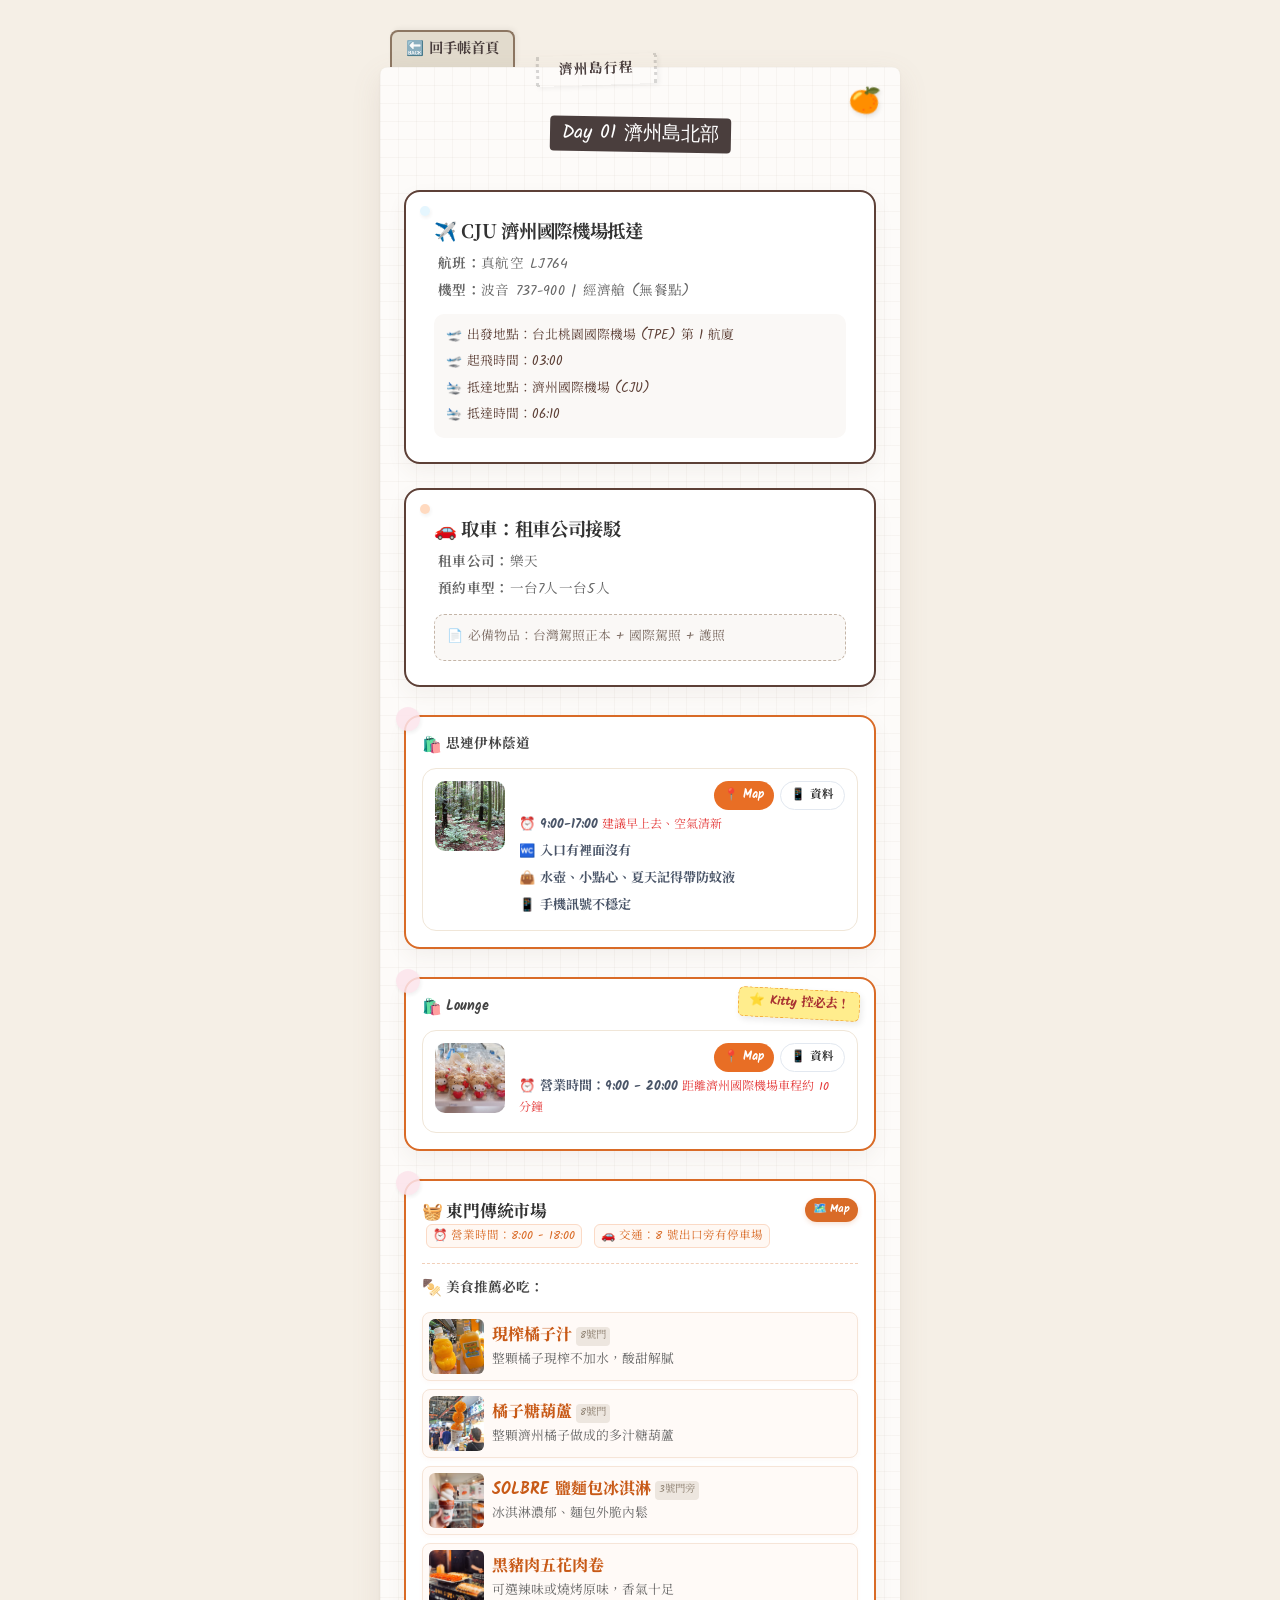
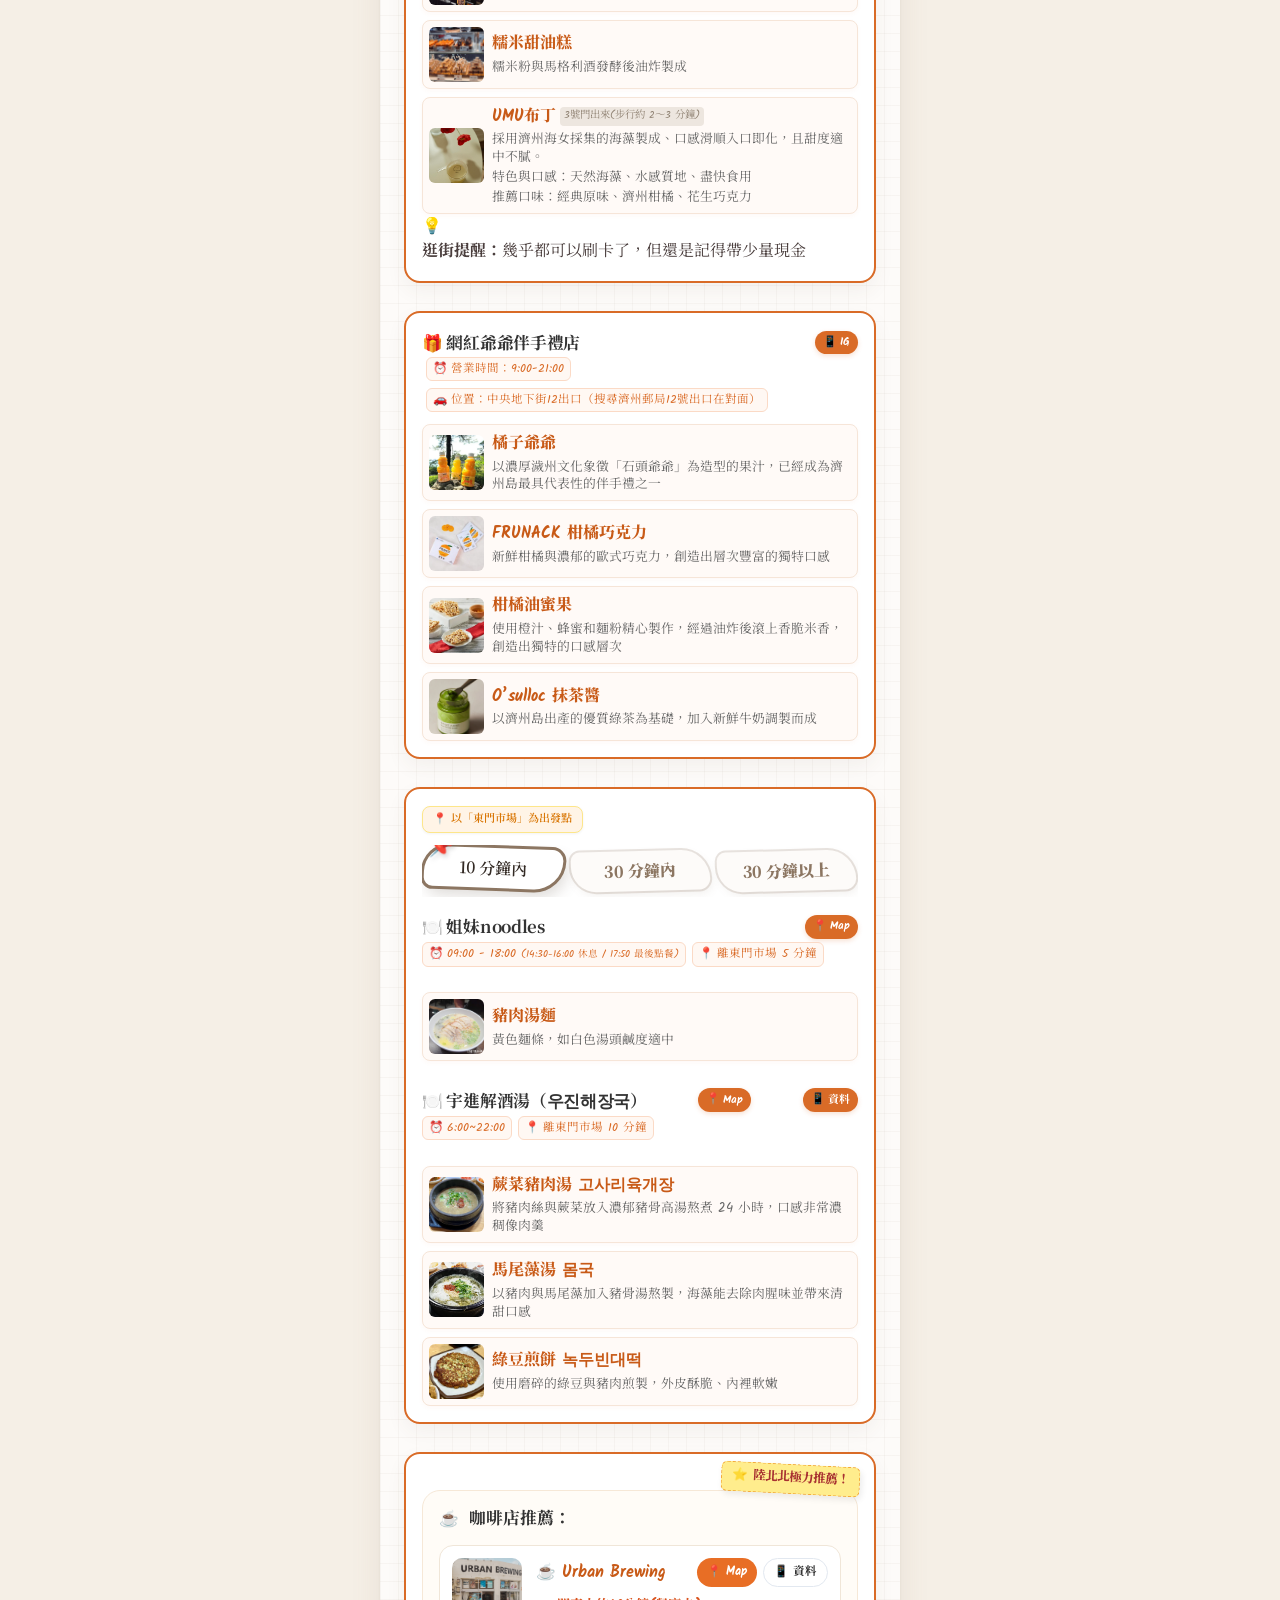
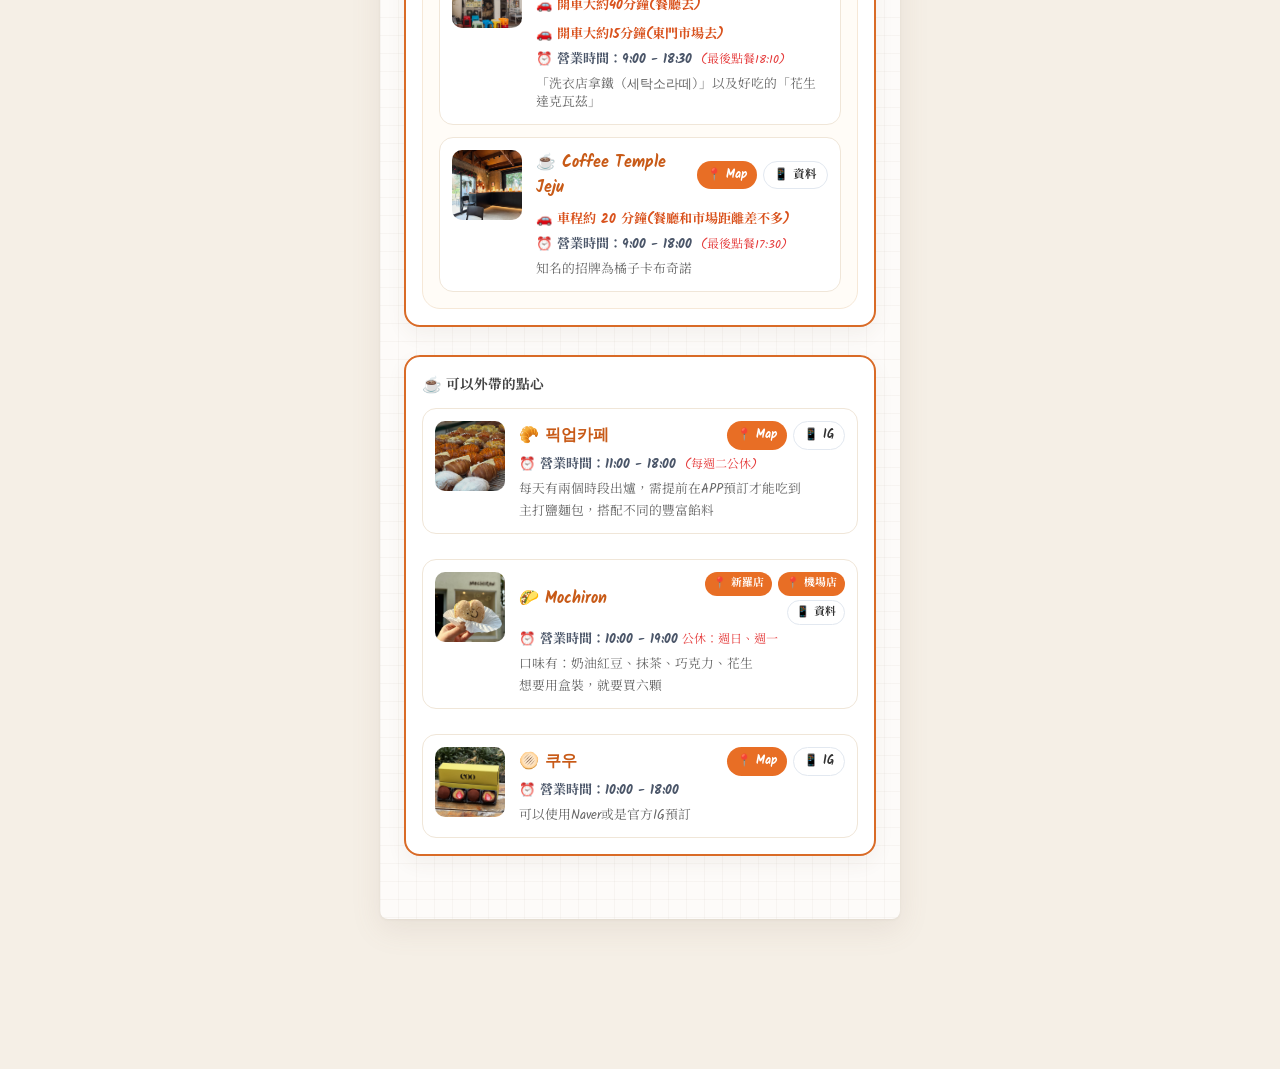
==== commit eae3ae2c: "新增西區" ====
--- a/Day1.html
+++ b/Day1.html
@@ -20,7 +20,6 @@
 
         <div class="day-header">
             <span class="day-badge">Day 01 濟州島北部</span>
-            <h1>抵達 & 市區逛街吃飯 & 自然風景</h1>
         </div>
 
        <!-- 航班資訊 -->
--- a/CSS/index.css
+++ b/CSS/index.css
@@ -350,4 +350,5 @@
         opacity: 1;
         transform: translateY(0) scale(1);
     }
-}+}
+
